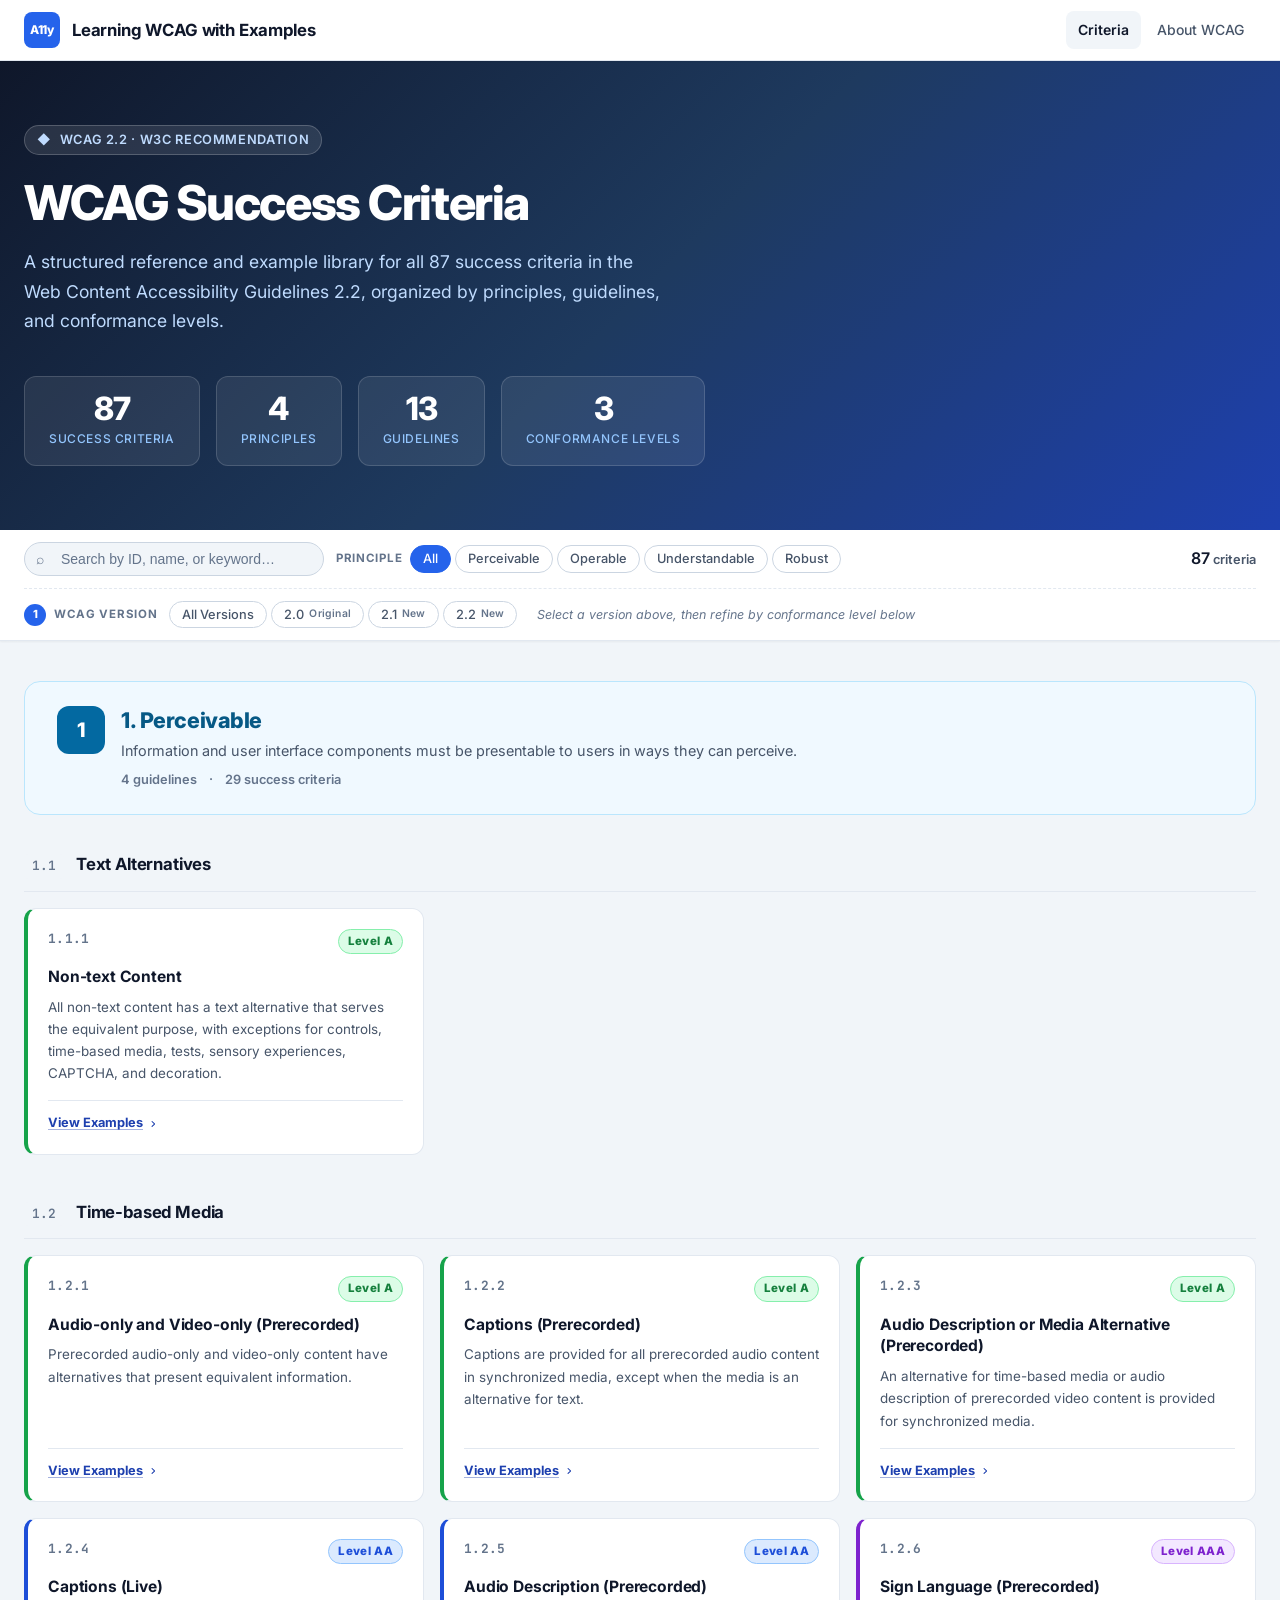
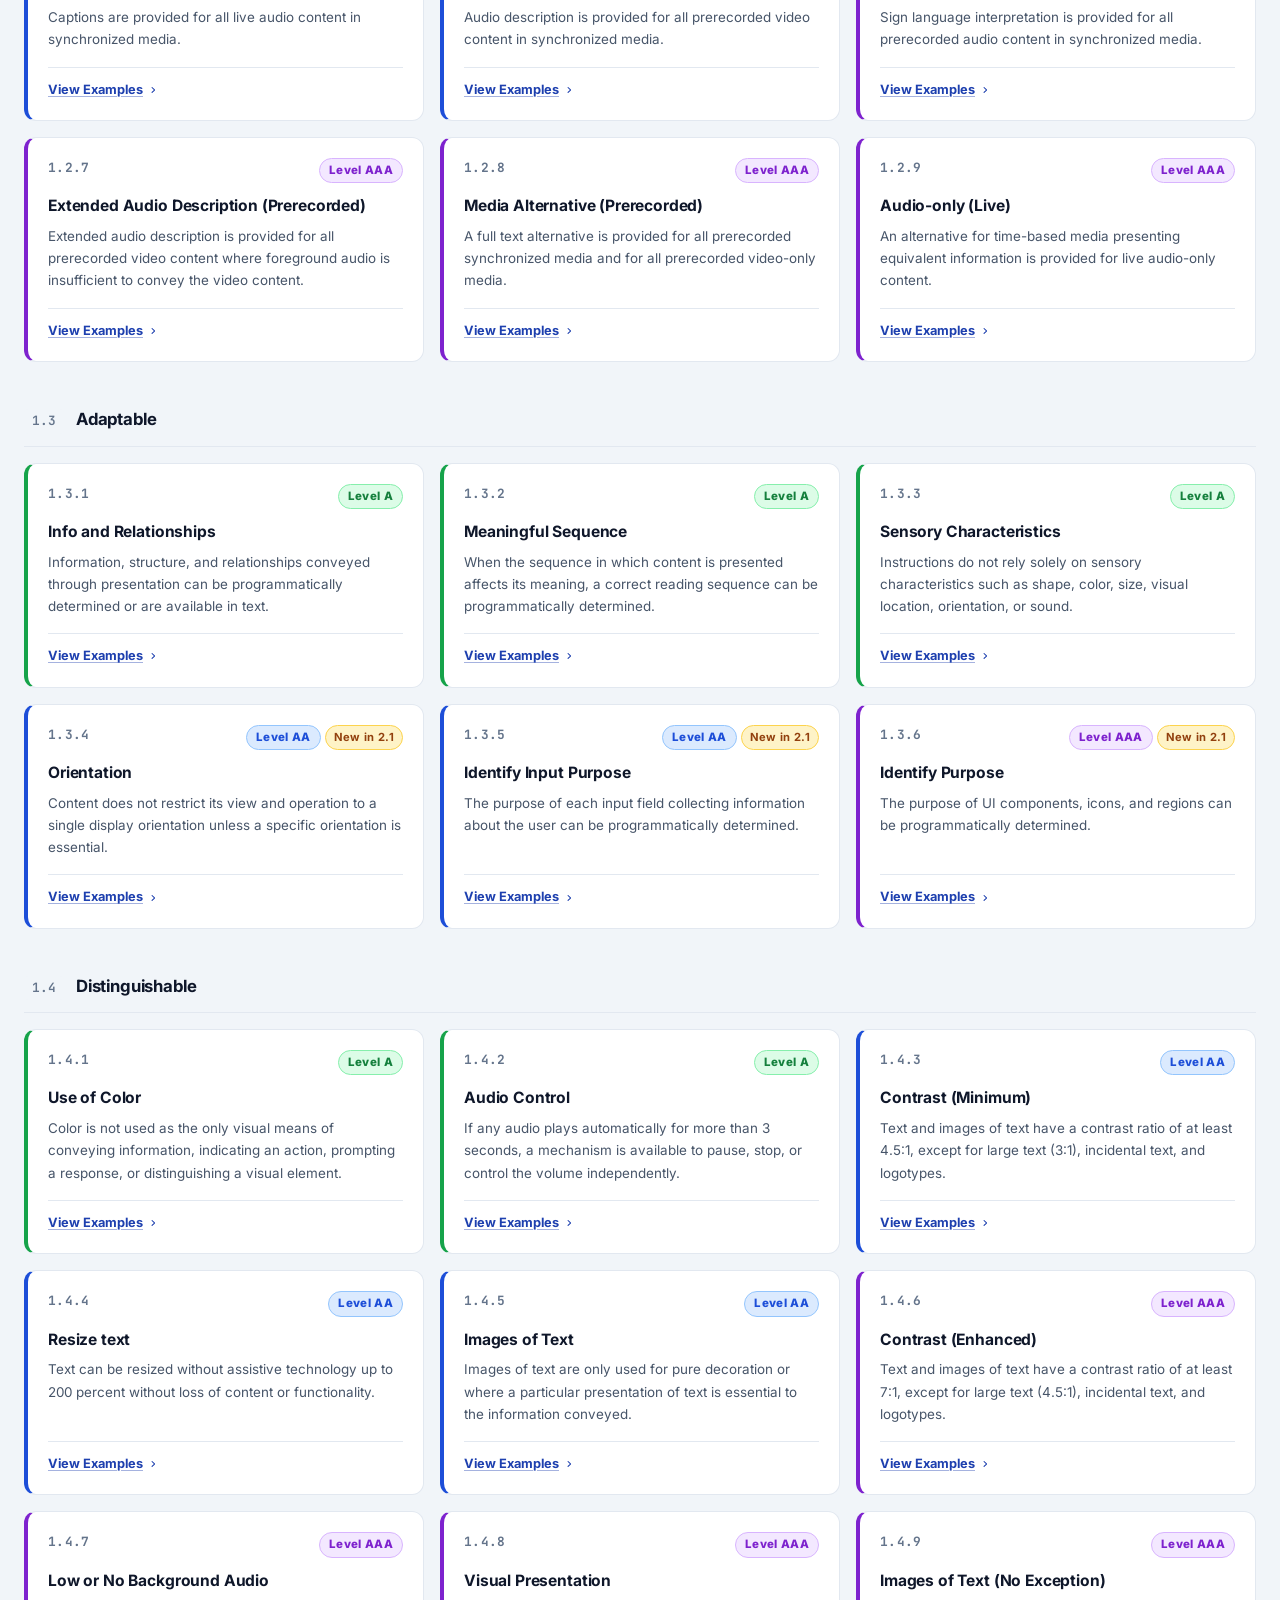
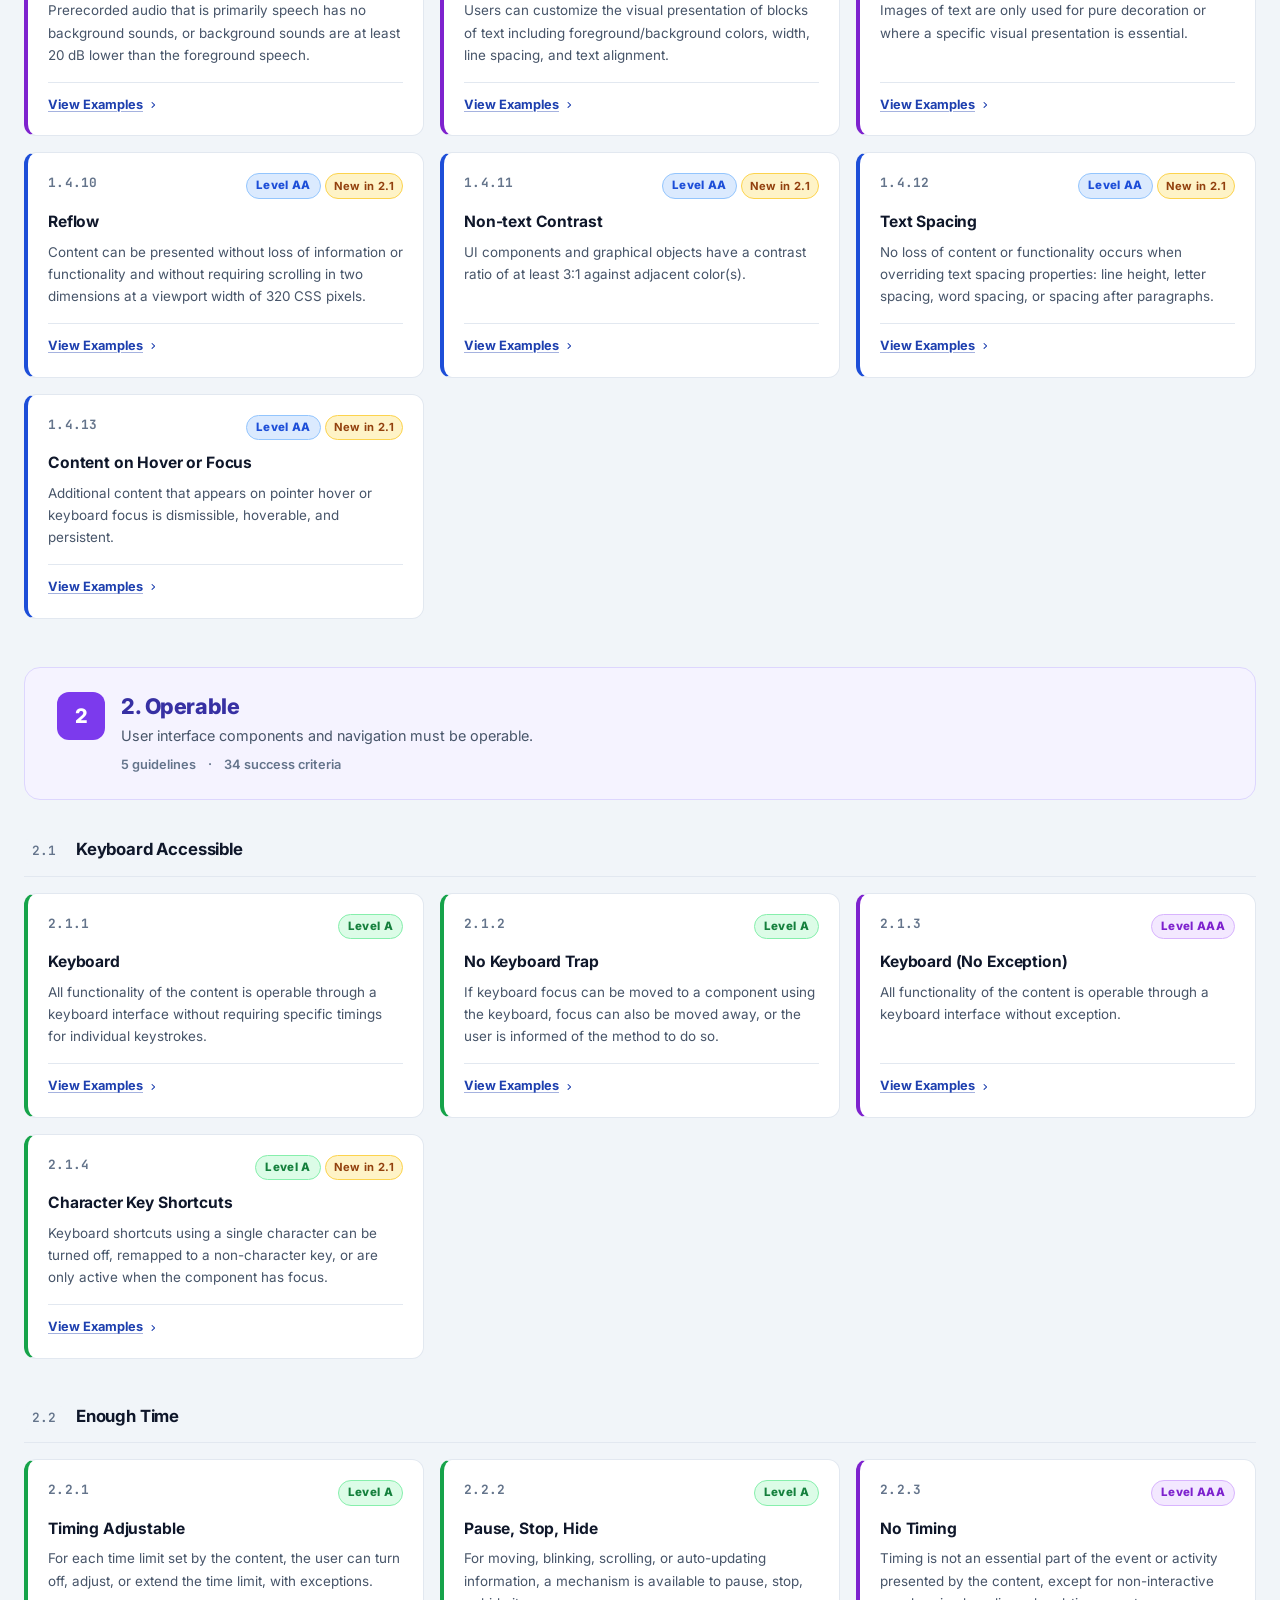
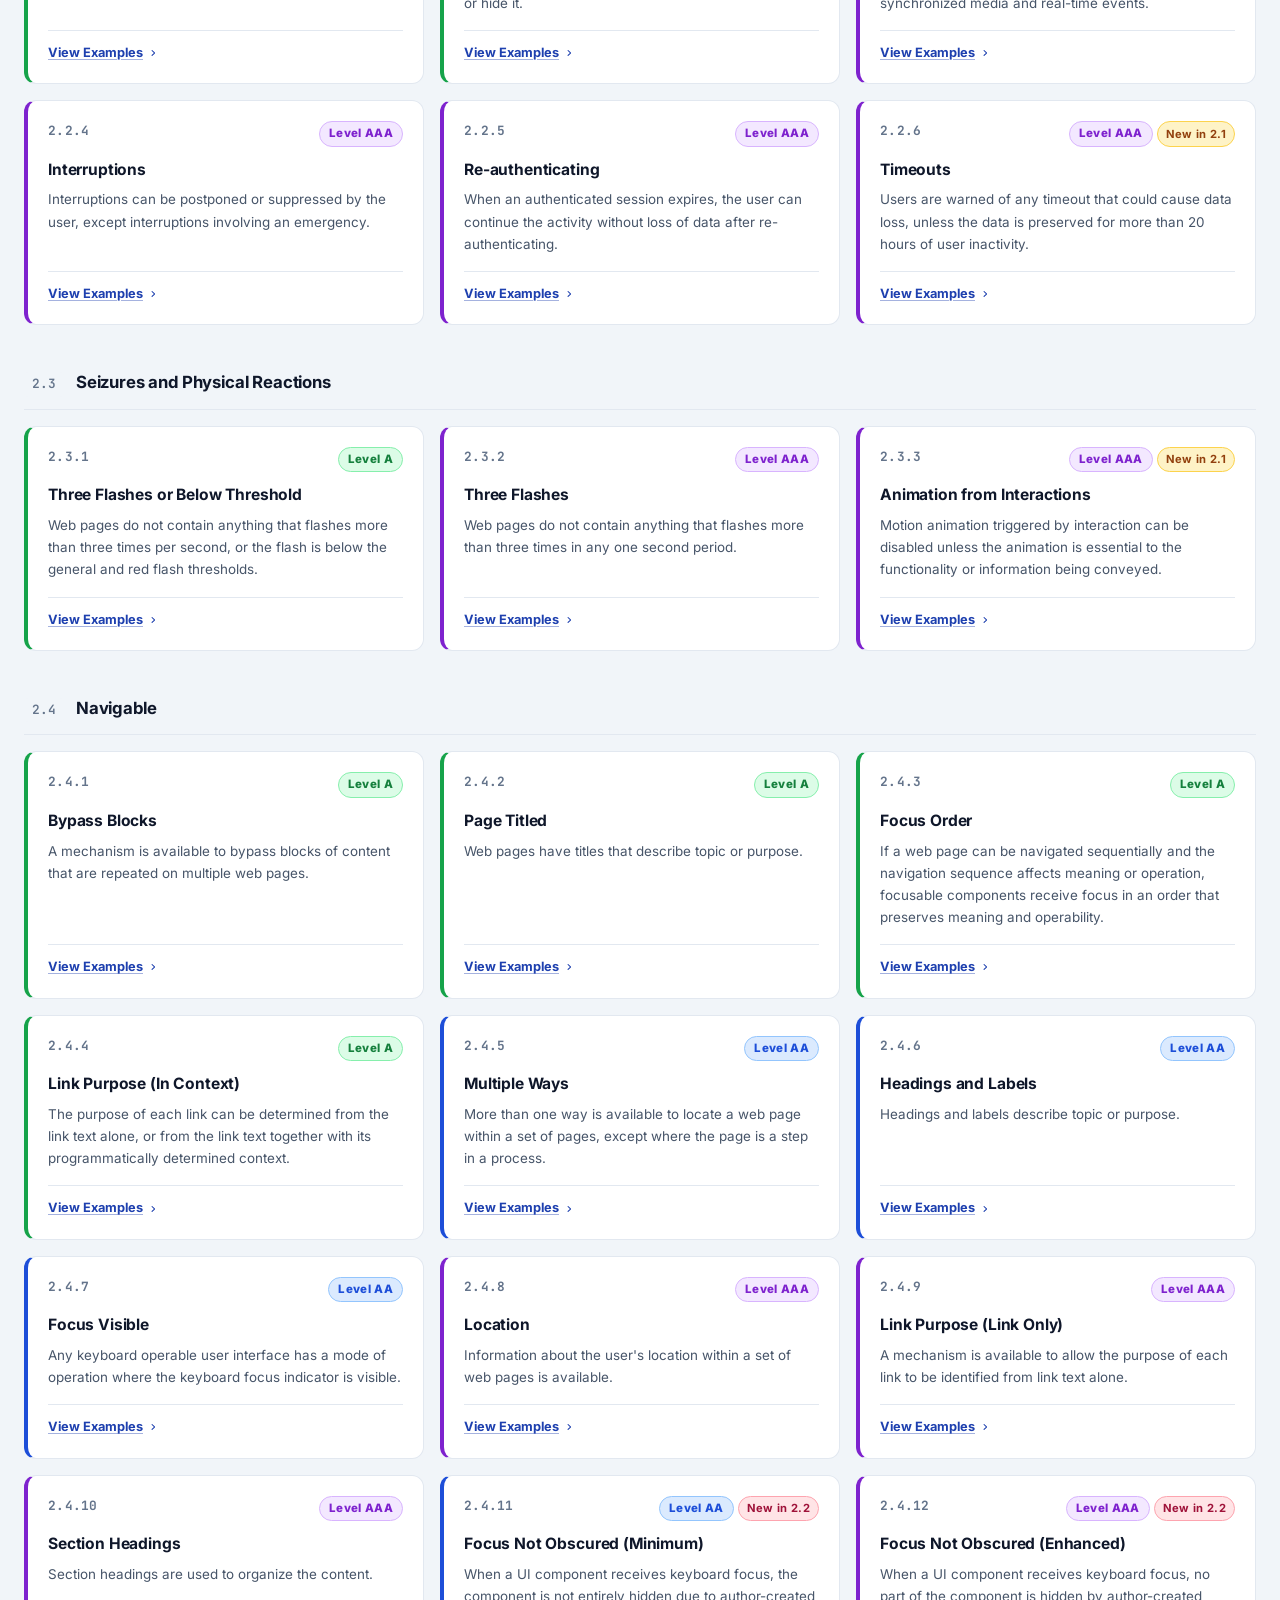
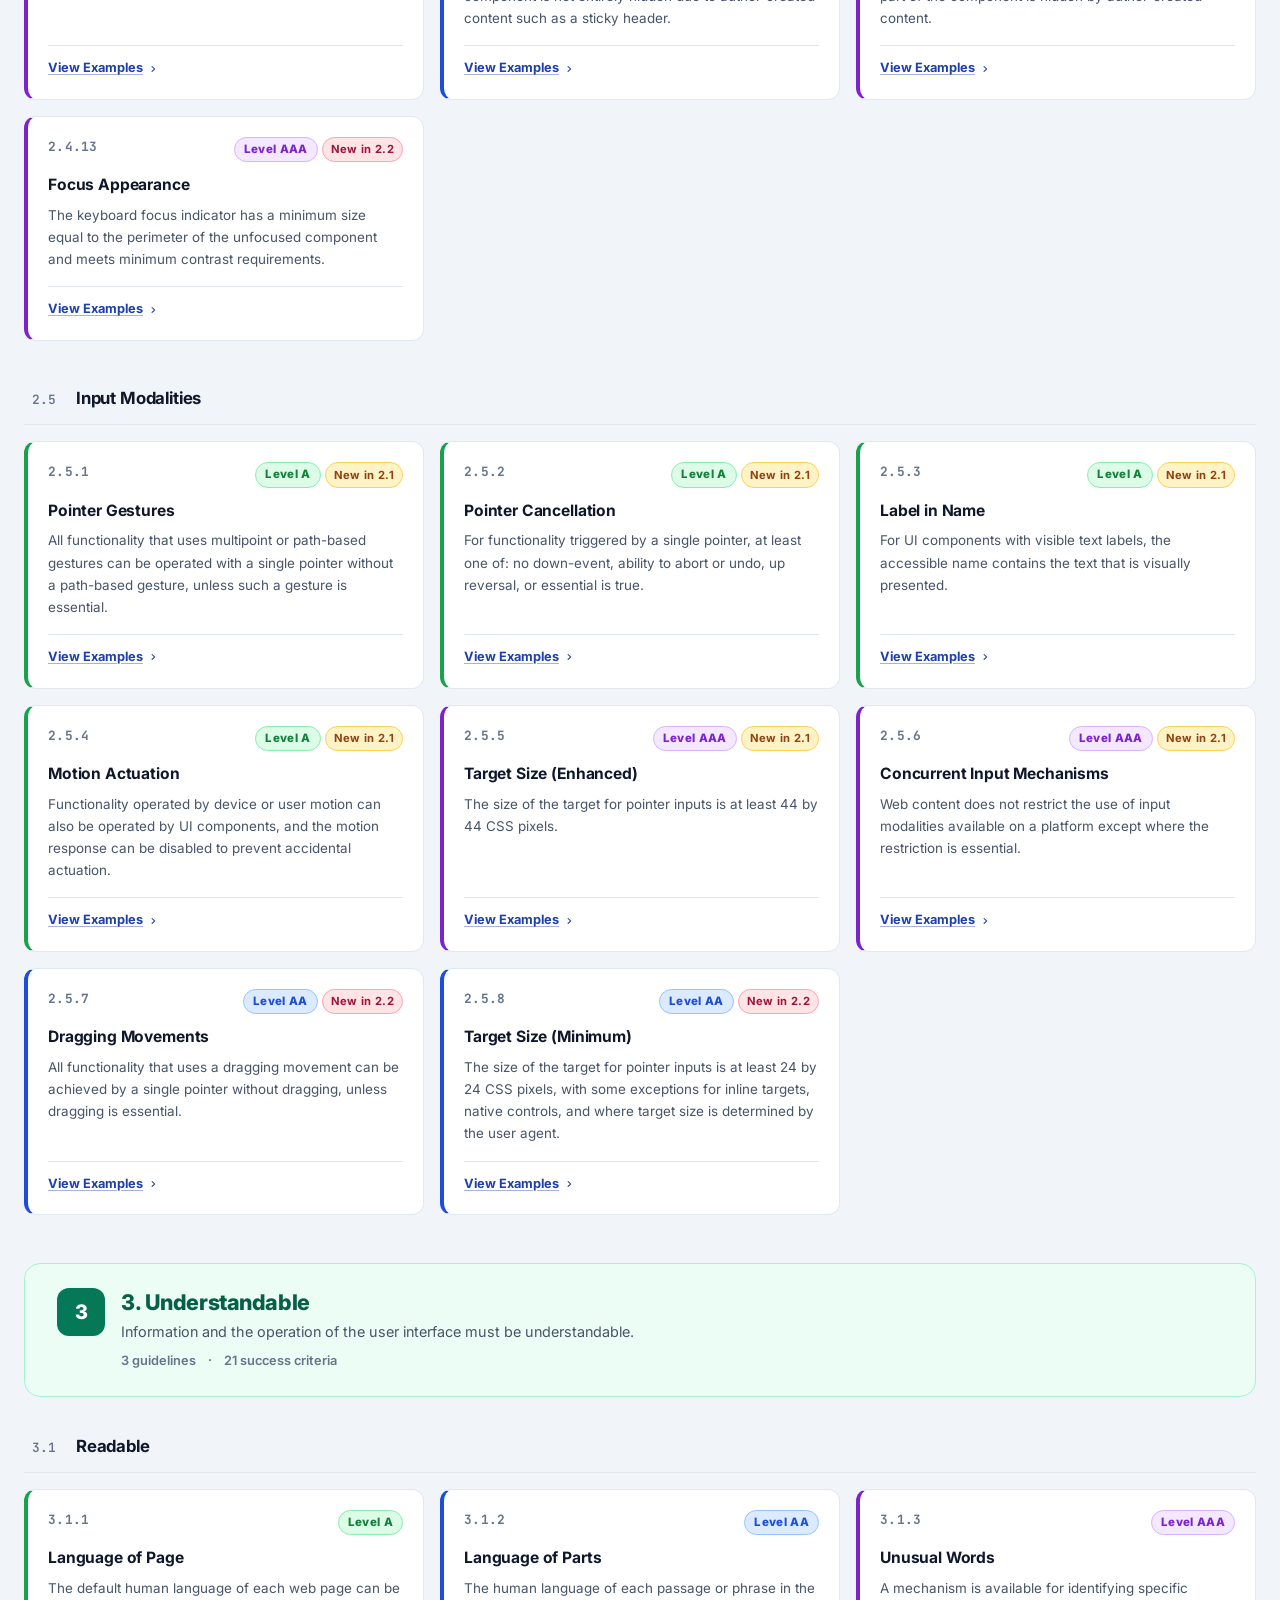
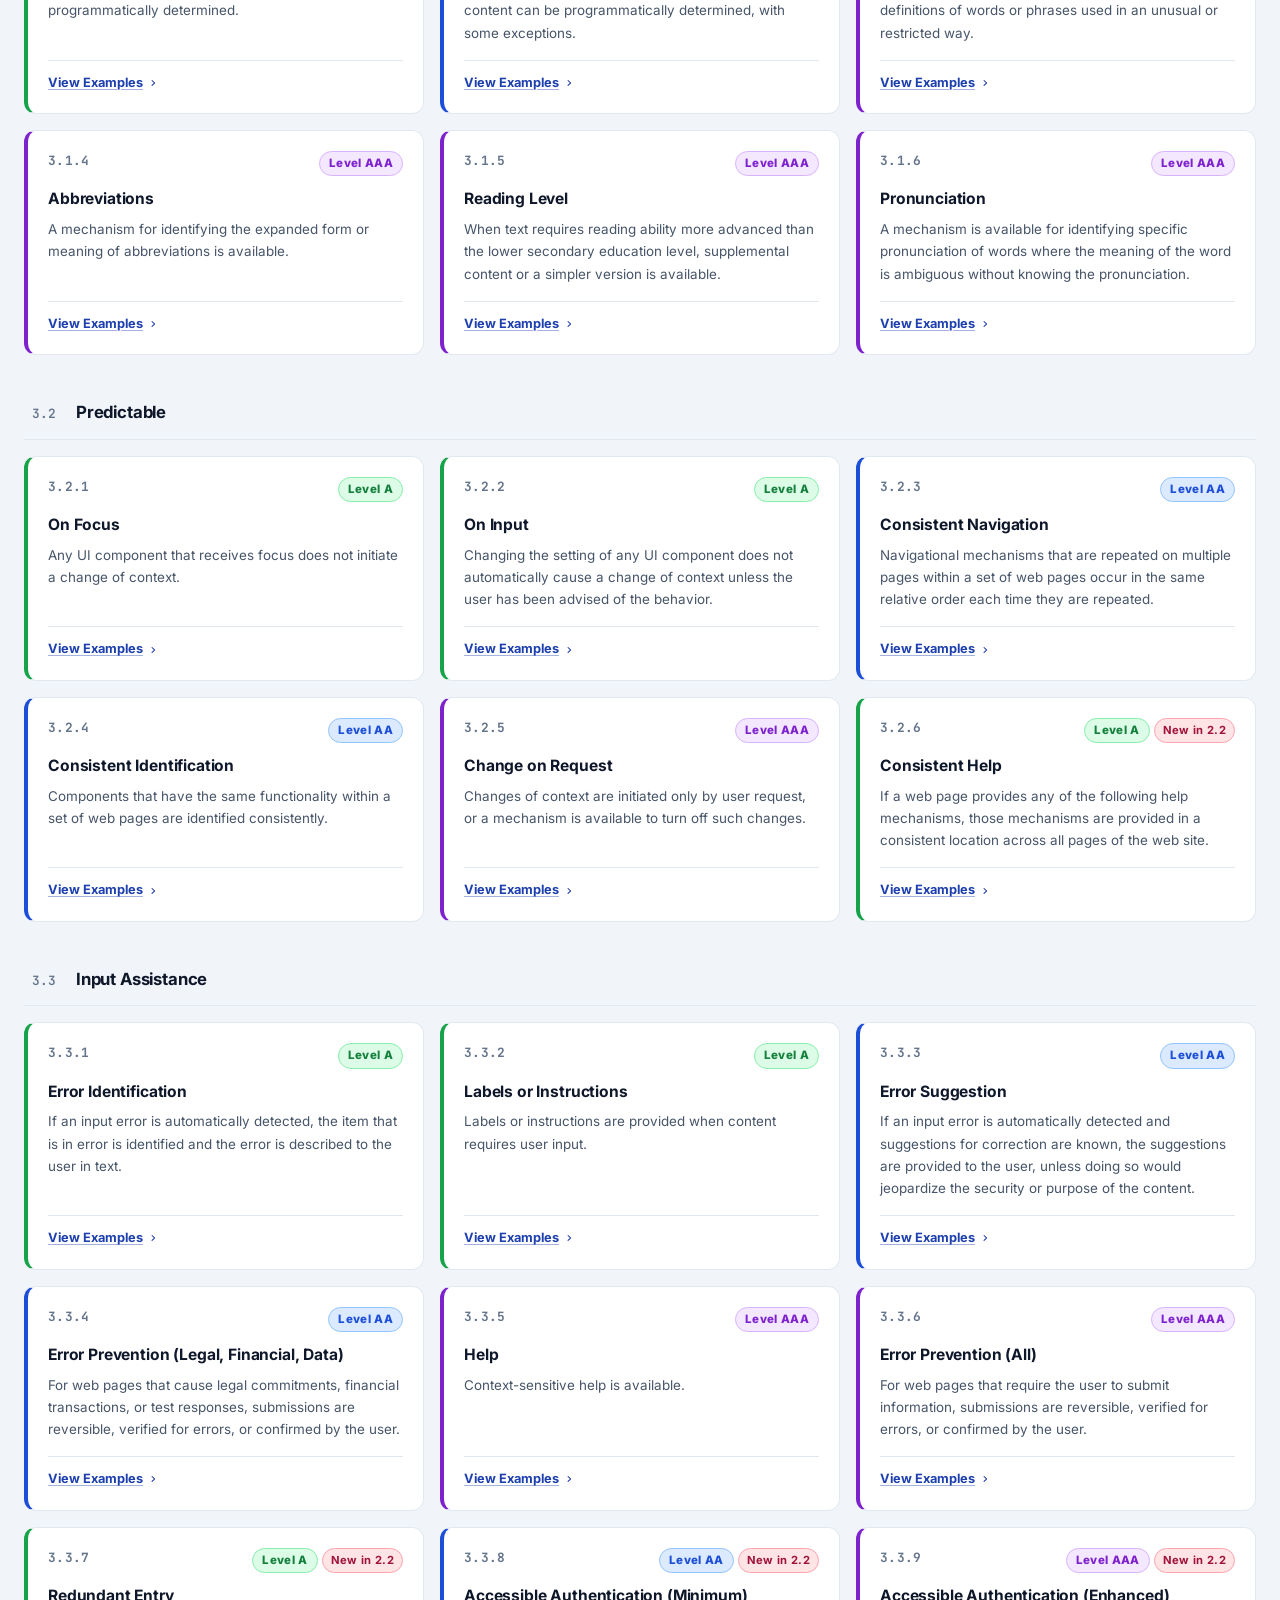
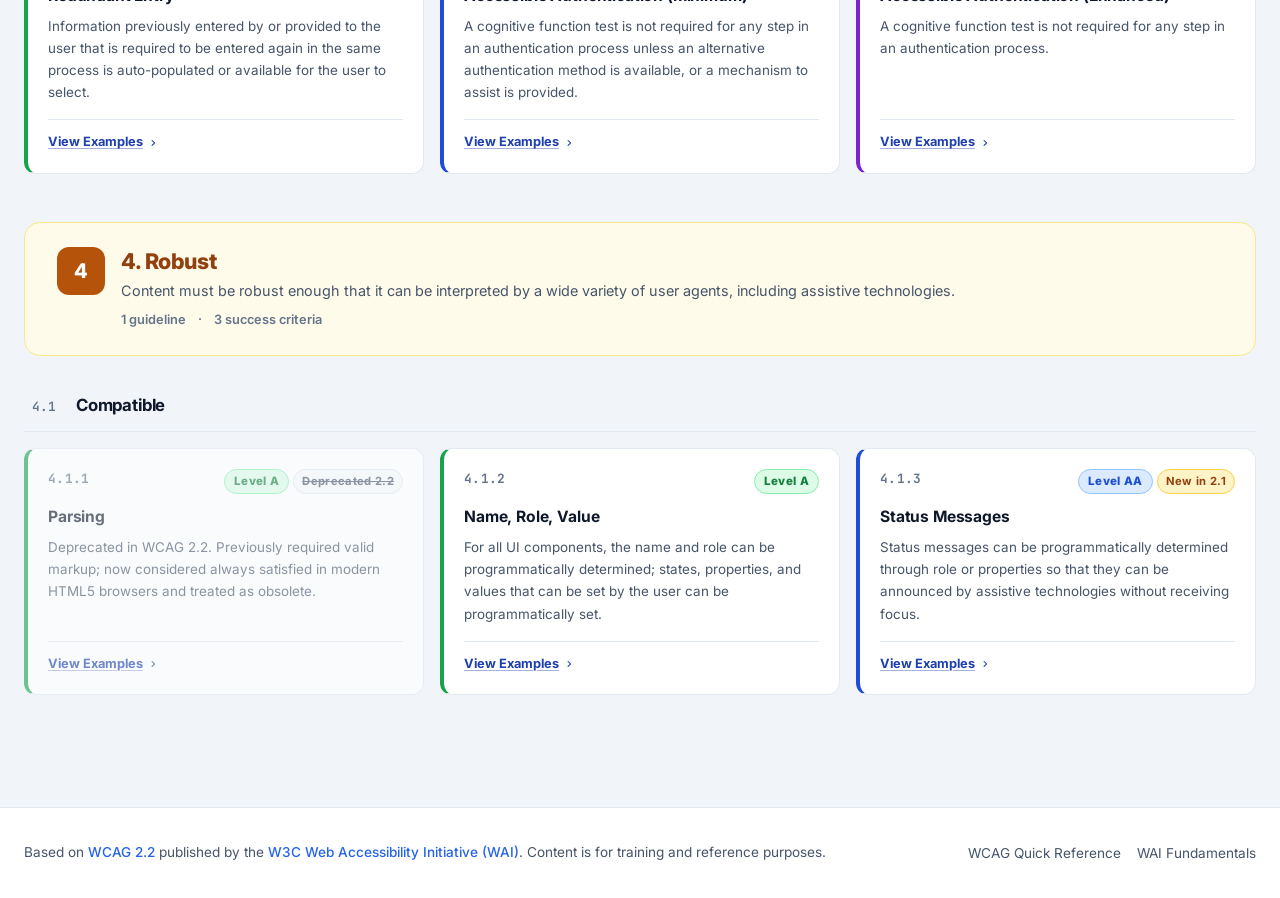
==== index.html @ 1ba2a75b "First commit - Index Page and 1.1.1 example" ====
<!DOCTYPE html>
<html lang="en">
<head>
  <meta charset="UTF-8">
  <meta name="viewport" content="width=device-width, initial-scale=1.0">
  <meta name="description" content="A comprehensive reference and example library for WCAG 2.2 success criteria, organized by principles, guidelines, and conformance level.">
  <title>WCAG 2.2 Accessibility Training — Success Criteria Reference</title>
  <link rel="preconnect" href="https://fonts.googleapis.com">
  <link rel="preconnect" href="https://fonts.gstatic.com" crossorigin>
  <link href="https://fonts.googleapis.com/css2?family=Inter:wght@400;500;600;700;800&family=JetBrains+Mono:wght@600;700&display=swap" rel="stylesheet">
  <link rel="stylesheet" href="assets/css/styles.css">
</head>
<body>

  <a href="#main" class="skip-link">Skip to main content</a>

  <!-- ======================================================
       Site Header
  ======================================================= -->
  <header class="site-header" role="banner">
    <div class="container">
      <a href="index.html" class="site-header__brand" aria-label="WCAG Accessibility Training home">
        <span class="site-header__logo" aria-hidden="true">A11y</span>
        <span>
          <span class="site-header__title">Learning WCAG with Examples</span>
        </span>
      </a>

      <nav class="site-header__nav" aria-label="Site navigation">
        <a href="index.html" class="nav-link" aria-current="page">Criteria</a>
        <a href="about.html" class="nav-link">About WCAG</a>
      </nav>
    </div>
  </header>

  <!-- ======================================================
       Main
  ======================================================= -->
  <main id="main" tabindex="-1">

    <!-- Hero -->
    <section class="hero" aria-labelledby="hero-heading">
      <div class="container">
        <p class="hero__eyebrow" aria-label="Specification version">
          <span aria-hidden="true">◆</span>
          WCAG 2.2 · W3C Recommendation
        </p>
        <h1 id="hero-heading">WCAG Success Criteria</h1>
        <p class="hero__description">
          A structured reference and example library for all 87 success criteria in the
          Web Content Accessibility Guidelines 2.2, organized by principles, guidelines,
          and conformance levels.
        </p>
        <div class="hero__stats" role="list" aria-label="WCAG statistics">
          <div class="stat-card" role="listitem">
            <span class="stat-card__number">87</span>
            <span class="stat-card__label">Success Criteria</span>
          </div>
          <div class="stat-card" role="listitem">
            <span class="stat-card__number">4</span>
            <span class="stat-card__label">Principles</span>
          </div>
          <div class="stat-card" role="listitem">
            <span class="stat-card__number">13</span>
            <span class="stat-card__label">Guidelines</span>
          </div>
          <div class="stat-card" role="listitem">
            <span class="stat-card__number">3</span>
            <span class="stat-card__label">Conformance Levels</span>
          </div>
        </div>
      </div>
    </section>

    <!-- Filters -->
    <div class="filters-bar" id="filters" aria-label="Filter success criteria">
      <div class="container">

        <!-- Row 1: Search + Principle + Count (always visible) -->
        <div class="filters-row filters-row--primary">
          <div class="filter-search">
            <span class="filter-search__icon" aria-hidden="true">⌕</span>
            <input
              type="search"
              id="filter-search"
              class="filter-search__input"
              placeholder="Search by ID, name, or keyword…"
              aria-label="Search WCAG success criteria"
              autocomplete="off"
              spellcheck="false"
            >
          </div>

          <div class="filter-group">
            <span class="filter-group__label" id="filter-principle-label">Principle</span>
            <div class="filter-pills" role="group" aria-labelledby="filter-principle-label">
              <button class="filter-pill" data-filter-type="principle" data-filter-value="all" aria-pressed="true">All</button>
              <button class="filter-pill filter-pill--perceivable" data-filter-type="principle" data-filter-value="perceivable" aria-pressed="false">Perceivable</button>
              <button class="filter-pill filter-pill--operable" data-filter-type="principle" data-filter-value="operable" aria-pressed="false">Operable</button>
              <button class="filter-pill filter-pill--understandable" data-filter-type="principle" data-filter-value="understandable" aria-pressed="false">Understandable</button>
              <button class="filter-pill filter-pill--robust" data-filter-type="principle" data-filter-value="robust" aria-pressed="false">Robust</button>
            </div>
          </div>

          <p class="filters-bar__count" aria-live="polite" aria-atomic="true">
            <span id="criteria-count">87</span> criteria
          </p>
        </div>

        <!-- Row 2: WCAG Version — Step 1 (always visible) -->
        <div class="filters-row filters-row--step" role="search" aria-label="Step 1: Filter by WCAG version">
          <div class="step-indicator">
            <span class="step-number" aria-hidden="true">1</span>
            <span class="filter-group__label" id="filter-version-label">WCAG Version</span>
          </div>
          <div class="filter-pills" role="group" aria-labelledby="filter-version-label">
            <button class="filter-pill" data-filter-type="version" data-filter-value="all" aria-pressed="false">All Versions</button>
            <button class="filter-pill" data-filter-type="version" data-filter-value="2.0" aria-pressed="false">
              2.0 <span class="pill-tag">Original</span>
            </button>
            <button class="filter-pill" data-filter-type="version" data-filter-value="2.1" aria-pressed="false">
              2.1 <span class="pill-tag pill-tag--21">New</span>
            </button>
            <button class="filter-pill" data-filter-type="version" data-filter-value="2.2" aria-pressed="false">
              2.2 <span class="pill-tag pill-tag--22">New</span>
            </button>
          </div>
          <p class="step-hint" id="version-step-hint">
            Select a version above, then refine by conformance level below
          </p>
        </div>

        <!-- Row 3: Conformance Level — Step 2 (conditional, revealed after version click) -->
        <div class="filters-row filters-row--step filters-row--conditional"
             id="level-filter-row"
             aria-hidden="true"
             role="search"
             aria-label="Step 2: Filter by conformance level">
          <div class="step-indicator">
            <span class="step-number" aria-hidden="true">2</span>
            <span class="filter-group__label" id="filter-level-label">Conformance Level</span>
          </div>
          <div class="filter-pills" role="group" aria-labelledby="filter-level-label">
            <button class="filter-pill" data-filter-type="level" data-filter-value="all" aria-pressed="true">All Levels</button>
            <button class="filter-pill filter-pill--level-a" data-filter-type="level" data-filter-value="A" aria-pressed="false">
              <span class="level-dot level-dot--a" aria-hidden="true"></span>Level A
            </button>
            <button class="filter-pill filter-pill--level-aa" data-filter-type="level" data-filter-value="AA" aria-pressed="false">
              <span class="level-dot level-dot--aa" aria-hidden="true"></span>Level AA
            </button>
            <button class="filter-pill filter-pill--level-aaa" data-filter-type="level" data-filter-value="AAA" aria-pressed="false">
              <span class="level-dot level-dot--aaa" aria-hidden="true"></span>Level AAA
            </button>
          </div>
          <p class="level-inclusive-note" aria-live="polite" id="level-inclusive-note">
            AA includes all Level A criteria &middot; AAA includes all A and AA criteria
          </p>
        </div>

      </div>
    </div>

    <!-- Criteria List -->
    <div class="main-content">
      <div class="container">

        <!-- JS renders principles, guidelines, and cards here -->
        <div id="criteria-list"></div>

        <!-- Empty State -->
        <div id="empty-state" hidden aria-live="polite">
          <div class="empty-state">
            <div class="empty-state__icon" aria-hidden="true">🔍</div>
            <h3>No criteria found</h3>
            <p>No success criteria match your current filters. Try adjusting your search or filter selections.</p>
            <button id="reset-filters" class="empty-state__reset">Reset all filters</button>
          </div>
        </div>

      </div>
    </div>

  </main>

  <!-- ======================================================
       Footer
  ======================================================= -->
  <footer class="site-footer" role="contentinfo">
    <div class="container">
      <p class="footer-text">
        Based on <a href="https://www.w3.org/TR/WCAG22/" rel="noopener noreferrer" target="_blank">WCAG 2.2</a>
        published by the <a href="https://www.w3.org/WAI/" rel="noopener noreferrer" target="_blank">W3C Web Accessibility Initiative (WAI)</a>.
        Content is for training and reference purposes.
      </p>
      <ul class="footer-links" aria-label="Footer links">
        <li><a href="https://www.w3.org/WAI/WCAG22/quickref/" rel="noopener noreferrer" target="_blank">WCAG Quick Reference</a></li>
        <li><a href="https://www.w3.org/WAI/fundamentals/" rel="noopener noreferrer" target="_blank">WAI Fundamentals</a></li>
      </ul>
    </div>
  </footer>

  <script src="assets/js/data.js"></script>
  <script src="assets/js/app.js"></script>
</body>
</html>
---- assets/css/styles.css ----
/* ============================================================
   Design Tokens
   ============================================================ */
:root {
  /* Neutral palette */
  --color-bg:              #f1f5f9;
  --color-surface:         #ffffff;
  --color-surface-hover:   #f8fafc;
  --color-border:          #e2e8f0;
  --color-border-strong:   #cbd5e1;
  --color-text-primary:    #0f172a;
  --color-text-secondary:  #475569;
  /* #64748b on white = 5.5:1 (passes AA for small text) */
  --color-text-muted:      #64748b;

  /* Brand */
  --color-brand:           #2563eb;
  --color-brand-dark:      #1d4ed8;

  /* Principle: Perceivable (sky)
     #0369a1 on white = 5.9:1 ✓  |  white on #0369a1 = 5.9:1 ✓ */
  --color-perceivable-bg:      #f0f9ff;
  --color-perceivable-border:  #bae6fd;
  --color-perceivable-text:    #075985;
  --color-perceivable-accent:  #0369a1;

  /* Principle: Operable (violet)
     #7c3aed on white = 5.3:1 ✓  |  white on #7c3aed = 5.8:1 ✓ */
  --color-operable-bg:      #f5f3ff;
  --color-operable-border:  #ddd6fe;
  --color-operable-text:    #3730a3;
  --color-operable-accent:  #7c3aed;

  /* Principle: Understandable (emerald)
     #047857 on white = 5.6:1 ✓  |  white on #047857 = 5.6:1 ✓ */
  --color-understandable-bg:      #ecfdf5;
  --color-understandable-border:  #a7f3d0;
  --color-understandable-text:    #065f46;
  --color-understandable-accent:  #047857;

  /* Principle: Robust (amber)
     #b45309 on white = 5.0:1 ✓  |  white on #b45309 = 5.0:1 ✓ */
  --color-robust-bg:      #fffbeb;
  --color-robust-border:  #fde68a;
  --color-robust-text:    #92400e;
  --color-robust-accent:  #b45309;

  /* Level badges */
  --badge-a-bg:    #dcfce7;
  --badge-a-text:  #15803d;
  --badge-a-border:#86efac;

  --badge-aa-bg:    #dbeafe;
  --badge-aa-text:  #1d4ed8;
  --badge-aa-border:#93c5fd;

  --badge-aaa-bg:    #f3e8ff;
  --badge-aaa-text:  #7e22ce;
  --badge-aaa-border:#d8b4fe;

  /* WCAG version badges */
  --badge-20-bg:   #f1f5f9;
  --badge-20-text: #475569;
  --badge-21-bg:   #fef3c7;
  --badge-21-text: #92400e;
  --badge-22-bg:   #ffe4e6;
  --badge-22-text: #9f1239;

  /* Deprecated — #475569 on #f8fafc = 6.0:1 ✓ */
  --badge-deprecated-bg:   #f8fafc;
  --badge-deprecated-text: #475569;

  /* Typography */
  --font-sans: 'Inter', system-ui, -apple-system, BlinkMacSystemFont, 'Segoe UI', sans-serif;
  --font-mono: 'JetBrains Mono', 'Fira Code', 'Cascadia Code', ui-monospace, monospace;

  /* Spacing scale */
  --space-1:  0.25rem;
  --space-2:  0.5rem;
  --space-3:  0.75rem;
  --space-4:  1rem;
  --space-5:  1.25rem;
  --space-6:  1.5rem;
  --space-8:  2rem;
  --space-10: 2.5rem;
  --space-12: 3rem;
  --space-16: 4rem;

  /* Border radius */
  --radius-sm: 4px;
  --radius-md: 8px;
  --radius-lg: 12px;
  --radius-xl: 16px;
  --radius-full: 9999px;

  /* Shadows */
  --shadow-sm:  0 1px 2px rgba(0,0,0,0.05);
  --shadow-md:  0 4px 6px -1px rgba(0,0,0,0.07), 0 2px 4px -2px rgba(0,0,0,0.05);
  --shadow-lg:  0 10px 15px -3px rgba(0,0,0,0.08), 0 4px 6px -4px rgba(0,0,0,0.05);

  /* Transitions */
  --transition-fast: 120ms ease;
  --transition-base: 200ms ease;

  /* Layout */
  --container-max: 1280px;
  --container-padding: var(--space-6);
}

/* ============================================================
   Reset & Base
   ============================================================ */
*, *::before, *::after {
  box-sizing: border-box;
  margin: 0;
  padding: 0;
}

html {
  scroll-behavior: smooth;
  -webkit-text-size-adjust: 100%;
}

body {
  font-family: var(--font-sans);
  font-size: 1rem;
  line-height: 1.6;
  color: var(--color-text-primary);
  background-color: var(--color-bg);
  -webkit-font-smoothing: antialiased;
  -moz-osx-font-smoothing: grayscale;
}

img, svg { display: block; max-width: 100%; }
button { cursor: pointer; font: inherit; }
a { color: var(--color-brand); text-decoration: none; }
a:hover { text-decoration: underline; }

/* ============================================================
   Accessibility
   ============================================================ */
.skip-link {
  position: absolute;
  top: -100%;
  left: var(--space-4);
  padding: var(--space-2) var(--space-4);
  background: var(--color-brand);
  color: #fff;
  font-weight: 600;
  border-radius: var(--radius-md);
  z-index: 1000;
  transition: top var(--transition-fast);
}
.skip-link:focus {
  top: var(--space-4);
  outline: 3px solid var(--color-brand-dark);
  outline-offset: 2px;
}

:focus-visible {
  outline: 2px solid var(--color-brand);
  outline-offset: 3px;
  border-radius: var(--radius-sm);
}

/* ============================================================
   Layout
   ============================================================ */
.container {
  width: 100%;
  max-width: var(--container-max);
  margin-inline: auto;
  padding-inline: var(--container-padding);
}

/* ============================================================
   Site Header
   ============================================================ */
.site-header {
  position: sticky;
  top: 0;
  z-index: 100;
  background: rgba(255,255,255,0.95);
  backdrop-filter: blur(8px);
  border-bottom: 1px solid var(--color-border);
  box-shadow: var(--shadow-sm);
}

.site-header .container {
  display: flex;
  align-items: center;
  justify-content: space-between;
  height: 60px;
  gap: var(--space-4);
}

.site-header__brand {
  display: flex;
  align-items: center;
  gap: var(--space-3);
  text-decoration: none;
  color: inherit;
  flex-shrink: 0;
}

.site-header__logo {
  display: inline-flex;
  align-items: center;
  justify-content: center;
  width: 36px;
  height: 36px;
  background: var(--color-brand);
  color: #fff;
  font-size: 0.75rem;
  font-weight: 800;
  letter-spacing: -0.02em;
  border-radius: var(--radius-md);
}

.site-header__title {
  font-size: 1.05rem;
  font-weight: 700;
  color: var(--color-text-primary);
  letter-spacing: -0.01em;
}

.site-header__subtitle {
  font-size: 0.8rem;
  color: var(--color-text-muted);
  font-weight: 400;
}

.site-header__nav {
  display: flex;
  align-items: center;
  gap: var(--space-1);
}

.nav-link {
  display: inline-flex;
  align-items: center;
  padding: var(--space-2) var(--space-3);
  font-size: 0.875rem;
  font-weight: 500;
  color: var(--color-text-secondary);
  border-radius: var(--radius-md);
  transition: background var(--transition-fast), color var(--transition-fast);
}
.nav-link:hover, .nav-link[aria-current="page"] {
  background: var(--color-bg);
  color: var(--color-text-primary);
  text-decoration: none;
}
.nav-link[aria-current="page"] {
  font-weight: 600;
}

/* ============================================================
   Hero
   ============================================================ */
.hero {
  background: linear-gradient(135deg, #0f172a 0%, #1e3a5f 50%, #1e40af 100%);
  color: #fff;
  padding: var(--space-16) 0;
}

.hero__eyebrow {
  display: inline-flex;
  align-items: center;
  gap: var(--space-2);
  padding: var(--space-1) var(--space-3);
  background: rgba(255,255,255,0.1);
  border: 1px solid rgba(255,255,255,0.2);
  border-radius: var(--radius-full);
  font-size: 0.8rem;
  font-weight: 600;
  letter-spacing: 0.05em;
  text-transform: uppercase;
  margin-bottom: var(--space-5);
  color: #bfdbfe;
}

.hero h1 {
  font-size: clamp(1.8rem, 4vw, 3rem);
  font-weight: 800;
  letter-spacing: -0.03em;
  line-height: 1.15;
  margin-bottom: var(--space-4);
}

.hero__description {
  font-size: 1.1rem;
  color: #bfdbfe;
  max-width: 640px;
  margin-bottom: var(--space-10);
  line-height: 1.7;
}

.hero__stats {
  display: flex;
  flex-wrap: wrap;
  gap: var(--space-4);
}

.stat-card {
  display: flex;
  flex-direction: column;
  padding: var(--space-4) var(--space-6);
  background: rgba(255,255,255,0.08);
  border: 1px solid rgba(255,255,255,0.15);
  border-radius: var(--radius-lg);
  min-width: 110px;
  text-align: center;
}

.stat-card__number {
  font-size: 2rem;
  font-weight: 800;
  letter-spacing: -0.04em;
  line-height: 1;
  color: #fff;
}

.stat-card__label {
  font-size: 0.75rem;
  color: #93c5fd;
  font-weight: 500;
  margin-top: var(--space-1);
  text-transform: uppercase;
  letter-spacing: 0.05em;
}

/* ============================================================
   Filters
   ============================================================ */
.filters-bar {
  position: sticky;
  top: 60px;
  z-index: 90;
  background: rgba(255,255,255,0.97);
  backdrop-filter: blur(8px);
  border-bottom: 1px solid var(--color-border);
  box-shadow: var(--shadow-sm);
}

.filters-bar .container {
  display: flex;
  flex-direction: column;
}

/* --- Filter Rows --- */

.filters-row {
  display: flex;
  align-items: center;
  flex-wrap: wrap;
  gap: var(--space-3);
  padding: var(--space-3) 0;
}

.filters-row--primary {
  border-bottom: 1px dashed var(--color-border);
}

.filters-row--step {
  gap: var(--space-3);
  position: relative;
}

/* Conditional level row — hidden by default, slides in after version click */
.filters-row--conditional {
  overflow: hidden;
  max-height: 0;
  opacity: 0;
  padding-block: 0;
  transition:
    max-height 350ms cubic-bezier(0.16, 1, 0.3, 1),
    opacity 300ms ease,
    padding 300ms ease;
  border-top: 0px solid transparent;
  pointer-events: none;
}

.filters-row--conditional.is-visible {
  max-height: 120px;
  opacity: 1;
  padding-block: var(--space-3);
  border-top: 1px dashed var(--color-border);
  pointer-events: auto;
}

/* --- Step Indicators --- */

.step-indicator {
  display: flex;
  align-items: center;
  gap: var(--space-2);
  flex-shrink: 0;
}

.step-number {
  display: inline-flex;
  align-items: center;
  justify-content: center;
  width: 22px;
  height: 22px;
  background: var(--color-brand);
  color: #fff;
  font-size: 0.7rem;
  font-weight: 800;
  border-radius: var(--radius-full);
  flex-shrink: 0;
}

.filters-row--conditional .step-number {
  background: #7e22ce;
}

.step-hint {
  margin-left: var(--space-2);
  font-size: 0.78rem;
  color: var(--color-text-muted);
  font-style: italic;
}

.level-inclusive-note {
  font-size: 0.75rem;
  color: var(--color-text-muted);
  margin-left: var(--space-2);
}

/* --- Search --- */

.filter-search {
  position: relative;
  flex: 1;
  min-width: 200px;
  max-width: 300px;
}

.filter-search__icon {
  position: absolute;
  left: var(--space-3);
  top: 50%;
  transform: translateY(-50%);
  color: var(--color-text-muted);
  pointer-events: none;
  font-size: 0.9rem;
}

.filter-search__input {
  width: 100%;
  padding: var(--space-2) var(--space-3) var(--space-2) 2.25rem;
  font-size: 0.875rem;
  color: var(--color-text-primary);
  background: var(--color-bg);
  border: 1px solid var(--color-border-strong);
  border-radius: var(--radius-full);
  transition: border-color var(--transition-fast), box-shadow var(--transition-fast);
}

.filter-search__input::placeholder { color: var(--color-text-muted); }
.filter-search__input:focus {
  outline: none;
  border-color: var(--color-brand);
  box-shadow: 0 0 0 3px rgba(37,99,235,0.15);
}

/* --- Filter group --- */

.filter-group {
  display: flex;
  align-items: center;
  gap: var(--space-2);
  flex-wrap: wrap;
}

.filter-group__label {
  font-size: 0.72rem;
  font-weight: 700;
  color: var(--color-text-muted);
  text-transform: uppercase;
  letter-spacing: 0.06em;
  white-space: nowrap;
}

.filter-pills {
  display: flex;
  gap: var(--space-1);
  flex-wrap: wrap;
}

/* --- Pills --- */

.filter-pill {
  display: inline-flex;
  align-items: center;
  gap: 5px;
  padding: 4px var(--space-3);
  font-size: 0.8rem;
  font-weight: 500;
  color: var(--color-text-secondary);
  background: transparent;
  border: 1px solid var(--color-border-strong);
  border-radius: var(--radius-full);
  cursor: pointer;
  transition: all var(--transition-fast);
  white-space: nowrap;
  line-height: 1.4;
}

.filter-pill:hover {
  border-color: var(--color-brand);
  color: var(--color-brand);
  background: rgba(37,99,235,0.05);
}

.filter-pill[aria-pressed="true"] {
  background: var(--color-brand);
  border-color: var(--color-brand);
  color: #fff;
}

/* Principle-colored active states */
.filter-pill--perceivable[aria-pressed="true"]  { background: var(--color-perceivable-accent); border-color: var(--color-perceivable-accent); }
.filter-pill--operable[aria-pressed="true"]     { background: var(--color-operable-accent); border-color: var(--color-operable-accent); }
.filter-pill--understandable[aria-pressed="true"] { background: var(--color-understandable-accent); border-color: var(--color-understandable-accent); }
.filter-pill--robust[aria-pressed="true"]       { background: var(--color-robust-accent); border-color: var(--color-robust-accent); }

/* Level-colored pills */
.filter-pill--level-a:hover   { border-color: var(--badge-a-text); color: var(--badge-a-text); background: var(--badge-a-bg); }
.filter-pill--level-aa:hover  { border-color: var(--badge-aa-text); color: var(--badge-aa-text); background: var(--badge-aa-bg); }
.filter-pill--level-aaa:hover { border-color: var(--badge-aaa-text); color: var(--badge-aaa-text); background: var(--badge-aaa-bg); }

.filter-pill--level-a[aria-pressed="true"]   { background: #15803d; border-color: #15803d; color: #fff; }
.filter-pill--level-aa[aria-pressed="true"]  { background: #1d4ed8; border-color: #1d4ed8; color: #fff; }
.filter-pill--level-aaa[aria-pressed="true"] { background: #7e22ce; border-color: #7e22ce; color: #fff; }

/* Small tags inside pills (version labels)
   Explicit color avoids the opacity-blending contrast trap.
   Active state inherits white from the parent pill (all active accents ≥ 5:1 with white). */
.pill-tag {
  font-size: 0.65rem;
  font-weight: 600;
  letter-spacing: 0.02em;
  color: var(--color-text-muted); /* #64748b on white = 5.5:1 ✓ */
}

.filter-pill[aria-pressed="true"] .pill-tag {
  color: inherit; /* inherits white from active pill */
}

/* Level dots (coloured circles inside level pills) */
.level-dot {
  width: 8px;
  height: 8px;
  border-radius: var(--radius-full);
  display: inline-block;
  flex-shrink: 0;
}
.level-dot--a   { background: #16a34a; }
.level-dot--aa  { background: #1d4ed8; }
.level-dot--aaa { background: #7e22ce; }
.filter-pill[aria-pressed="true"] .level-dot { background: rgba(255,255,255,0.9); }

/* Count */
.filters-bar__count {
  margin-left: auto;
  font-size: 0.8rem;
  font-weight: 600;
  color: var(--color-text-secondary);
  white-space: nowrap;
}

.filters-bar__count span {
  color: var(--color-text-primary);
  font-size: 1rem;
}

/* ============================================================
   Main Content
   ============================================================ */
.main-content {
  padding: var(--space-10) 0 var(--space-16);
}

/* ============================================================
   Principle Section
   ============================================================ */
.principle-section {
  margin-bottom: var(--space-12);
}

.principle-section[hidden] { display: none; }

.principle-header {
  display: flex;
  align-items: flex-start;
  gap: var(--space-4);
  padding: var(--space-6) var(--space-8);
  border-radius: var(--radius-xl);
  margin-bottom: var(--space-6);
  border: 1px solid;
}

.principle-header--perceivable {
  background: var(--color-perceivable-bg);
  border-color: var(--color-perceivable-border);
}
.principle-header--operable {
  background: var(--color-operable-bg);
  border-color: var(--color-operable-border);
}
.principle-header--understandable {
  background: var(--color-understandable-bg);
  border-color: var(--color-understandable-border);
}
.principle-header--robust {
  background: var(--color-robust-bg);
  border-color: var(--color-robust-border);
}

.principle-number {
  display: flex;
  align-items: center;
  justify-content: center;
  width: 48px;
  height: 48px;
  border-radius: var(--radius-lg);
  font-size: 1.25rem;
  font-weight: 800;
  flex-shrink: 0;
  color: #fff;
}

.principle-number--perceivable    { background: var(--color-perceivable-accent); }
.principle-number--operable       { background: var(--color-operable-accent); }
.principle-number--understandable { background: var(--color-understandable-accent); }
.principle-number--robust         { background: var(--color-robust-accent); }

.principle-info { flex: 1; min-width: 0; }

.principle-info h2 {
  font-size: 1.35rem;
  font-weight: 800;
  letter-spacing: -0.02em;
  line-height: 1.3;
  margin-bottom: var(--space-1);
}

.principle-header--perceivable    .principle-info h2 { color: var(--color-perceivable-text); }
.principle-header--operable       .principle-info h2 { color: var(--color-operable-text); }
.principle-header--understandable .principle-info h2 { color: var(--color-understandable-text); }
.principle-header--robust         .principle-info h2 { color: var(--color-robust-text); }

.principle-info p {
  font-size: 0.9rem;
  color: var(--color-text-secondary);
  line-height: 1.6;
}

.principle-meta {
  display: flex;
  align-items: center;
  gap: var(--space-3);
  margin-top: var(--space-2);
  flex-wrap: wrap;
}

.principle-count {
  font-size: 0.8rem;
  font-weight: 600;
  color: var(--color-text-muted);
}

/* ============================================================
   Guideline Section
   ============================================================ */
.guideline-section {
  margin-bottom: var(--space-8);
}

.guideline-section[hidden] { display: none; }

.guideline-header {
  display: flex;
  align-items: baseline;
  gap: var(--space-3);
  padding: var(--space-3) 0;
  border-bottom: 1px solid var(--color-border);
  margin-bottom: var(--space-4);
}

.guideline-id {
  font-family: var(--font-mono);
  font-size: 0.8rem;
  font-weight: 600;
  color: var(--color-text-muted);
  background: var(--color-bg);
  padding: 2px var(--space-2);
  border-radius: var(--radius-sm);
  flex-shrink: 0;
}

.guideline-header h3 {
  font-size: 1.05rem;
  font-weight: 700;
  color: var(--color-text-primary);
  letter-spacing: -0.01em;
}

.guideline-description {
  font-size: 0.85rem;
  color: var(--color-text-secondary);
  margin-left: auto;
  text-align: right;
  max-width: 480px;
  line-height: 1.5;
  display: none;
}

/* ============================================================
   Criteria Grid
   ============================================================ */
.criteria-grid {
  display: grid;
  grid-template-columns: repeat(auto-fill, minmax(300px, 1fr));
  gap: var(--space-4);
}

/* ============================================================
   Criterion Card
   ============================================================ */
.criterion-card {
  display: flex;
  flex-direction: column;
  background: var(--color-surface);
  border: 1px solid var(--color-border);
  border-radius: var(--radius-lg);
  padding: var(--space-5);
  transition: box-shadow var(--transition-base), border-color var(--transition-base), transform var(--transition-base);
  position: relative;
  overflow: hidden;
}

.criterion-card::before {
  content: '';
  position: absolute;
  top: 0;
  left: 0;
  right: 0;
  height: 3px;
  opacity: 0;
  transition: opacity var(--transition-base);
}

.criterion-card:hover {
  box-shadow: var(--shadow-md);
  border-color: var(--color-border-strong);
  transform: translateY(-1px);
}

.criterion-card:hover::before { opacity: 1; }

.criterion-card--perceivable::before    { background: var(--color-perceivable-accent); }
.criterion-card--operable::before       { background: var(--color-operable-accent); }
.criterion-card--understandable::before { background: var(--color-understandable-accent); }
.criterion-card--robust::before         { background: var(--color-robust-accent); }

.criterion-card[hidden] { display: none; }

.criterion-card--deprecated {
  opacity: 0.6;
}

/* ---- Level-based visual differentiation (left border only) ---- */
.criterion-card--level-a   { border-left: 4px solid #16a34a; }
.criterion-card--level-aa  { border-left: 4px solid #1d4ed8; }
.criterion-card--level-aaa { border-left: 4px solid #7e22ce; }

/* Keep principle stripe on top even with level border on left */
.criterion-card--level-a::before,
.criterion-card--level-aa::before,
.criterion-card--level-aaa::before { top: 0; left: 4px; }

.criterion-card__header {
  display: flex;
  align-items: flex-start;
  justify-content: space-between;
  gap: var(--space-2);
  margin-bottom: var(--space-3);
}

.criterion-id {
  font-family: var(--font-mono);
  font-size: 0.8rem;
  font-weight: 700;
  color: var(--color-text-muted);
  letter-spacing: 0.02em;
}

.criterion-card__badges {
  display: flex;
  gap: var(--space-1);
  flex-wrap: wrap;
  justify-content: flex-end;
}

.criterion-card__name {
  font-size: 0.975rem;
  font-weight: 700;
  color: var(--color-text-primary);
  line-height: 1.4;
  margin-bottom: var(--space-2);
  letter-spacing: -0.01em;
}

.criterion-card__description {
  font-size: 0.84rem;
  color: var(--color-text-secondary);
  line-height: 1.65;
  flex: 1;
  margin-bottom: var(--space-4);
}

.criterion-card__footer {
  display: flex;
  align-items: center;
  justify-content: space-between;
  gap: var(--space-2);
  padding-top: var(--space-3);
  border-top: 1px solid var(--color-border);
  margin-top: auto;
}

.criterion-card__link {
  display: inline-flex;
  align-items: center;
  gap: var(--space-1);
  font-size: 0.8rem;
  font-weight: 700;
  color: #1e40af;
  border-radius: var(--radius-sm);
  padding: 2px 4px;
  margin: -2px -4px;
  text-decoration: underline;
  text-decoration-color: rgba(30, 64, 175, 0.4);
  text-underline-offset: 2px;
  transition: color var(--transition-fast), text-decoration-color var(--transition-fast);
}

.criterion-card__link:hover {
  color: #1e3a8a;
  text-decoration-color: #1e3a8a;
  text-decoration: underline;
}

.criterion-card__link--disabled {
  color: var(--color-text-muted);
  cursor: default;
  pointer-events: none;
  text-decoration: none;
}

.criterion-card__link svg {
  width: 12px;
  height: 12px;
}

/* ============================================================
   Badges
   ============================================================ */
.badge {
  display: inline-flex;
  align-items: center;
  padding: 2px 8px;
  font-size: 0.7rem;
  font-weight: 700;
  border-radius: var(--radius-full);
  letter-spacing: 0.03em;
  border: 1px solid;
  white-space: nowrap;
  line-height: 1.5;
}

.badge--level-a {
  background: var(--badge-a-bg);
  color: var(--badge-a-text);
  border-color: var(--badge-a-border);
  font-size: 0.72rem;
  padding: 3px 9px;
  font-weight: 800;
}

.badge--level-aa {
  background: var(--badge-aa-bg);
  color: var(--badge-aa-text);
  border-color: var(--badge-aa-border);
  font-size: 0.72rem;
  padding: 3px 9px;
  font-weight: 800;
}

.badge--level-aaa {
  background: var(--badge-aaa-bg);
  color: var(--badge-aaa-text);
  border-color: var(--badge-aaa-border);
  font-size: 0.72rem;
  padding: 3px 9px;
  font-weight: 800;
}

.badge--v20 {
  background: var(--badge-20-bg);
  color: var(--badge-20-text);
  border-color: var(--color-border);
}

.badge--v21 {
  background: var(--badge-21-bg);
  color: var(--badge-21-text);
  border-color: #fcd34d;
}

.badge--v22 {
  background: var(--badge-22-bg);
  color: var(--badge-22-text);
  border-color: #fda4af;
}

.badge--deprecated {
  background: var(--badge-deprecated-bg);
  color: var(--badge-deprecated-text);
  border-color: var(--color-border);
  text-decoration: line-through;
}

/* ============================================================
   Empty State
   ============================================================ */
.empty-state {
  display: flex;
  flex-direction: column;
  align-items: center;
  justify-content: center;
  padding: var(--space-16) var(--space-8);
  text-align: center;
}

.empty-state__icon {
  font-size: 3rem;
  margin-bottom: var(--space-4);
  opacity: 0.4;
}

.empty-state h3 {
  font-size: 1.2rem;
  font-weight: 700;
  color: var(--color-text-primary);
  margin-bottom: var(--space-2);
}

.empty-state p {
  font-size: 0.9rem;
  color: var(--color-text-secondary);
  max-width: 360px;
}

.empty-state__reset {
  margin-top: var(--space-4);
  padding: var(--space-2) var(--space-5);
  font-size: 0.875rem;
  font-weight: 600;
  color: var(--color-brand);
  background: transparent;
  border: 1px solid var(--color-brand);
  border-radius: var(--radius-full);
  cursor: pointer;
  transition: background var(--transition-fast), color var(--transition-fast);
}
.empty-state__reset:hover {
  background: var(--color-brand);
  color: #fff;
}

/* ============================================================
   Site Footer
   ============================================================ */
.site-footer {
  background: var(--color-surface);
  border-top: 1px solid var(--color-border);
  padding: var(--space-8) 0;
}

.site-footer .container {
  display: flex;
  flex-wrap: wrap;
  align-items: center;
  justify-content: space-between;
  gap: var(--space-4);
}

.footer-text {
  font-size: 0.85rem;
  color: var(--color-text-secondary);
}

.footer-text a {
  color: var(--color-brand);
  font-weight: 500;
}

.footer-links {
  display: flex;
  gap: var(--space-4);
  list-style: none;
}

.footer-links a {
  font-size: 0.85rem;
  color: var(--color-text-secondary);
}

.footer-links a:hover {
  color: var(--color-text-primary);
}

/* ============================================================
   Responsive
   ============================================================ */
@media (max-width: 768px) {
  :root {
    --container-padding: var(--space-4);
  }

  .hero { padding: var(--space-12) 0; }
  .hero__description { font-size: 1rem; }
  .hero__stats { gap: var(--space-3); }

  .stat-card {
    padding: var(--space-3) var(--space-4);
    min-width: 90px;
  }

  .stat-card__number { font-size: 1.5rem; }

  .filters-row { gap: var(--space-2); padding-block: var(--space-2); }
  .filters-row--conditional.is-visible { max-height: 160px; }
  .filter-search { max-width: 100%; min-width: 0; flex: 1 1 100%; }

  .principle-header {
    padding: var(--space-4) var(--space-5);
  }

  .criteria-grid {
    grid-template-columns: 1fr;
  }

  .site-header__subtitle { display: none; }

  .filters-bar__count { display: none; }
}

@media (max-width: 480px) {
  .site-header__title { font-size: 0.95rem; }
  .principle-info p { display: none; }
  .hero h1 { font-size: 1.6rem; }
}

/* ============================================================
   Print
   ============================================================ */
@media print {
  .site-header,
  .filters-bar,
  .site-footer,
  .skip-link,
  .criterion-card__footer { display: none; }

  .hero {
    background: #fff !important;
    color: #000 !important;
    padding: 1rem 0;
    border-bottom: 2px solid #000;
  }

  .hero h1 { font-size: 1.5rem; }
  .hero__description { color: #444 !important; }
  .hero__stats { display: none; }

  .principle-header { break-after: avoid; }
  .criterion-card { break-inside: avoid; border: 1px solid #ccc; }
  .criteria-grid { grid-template-columns: repeat(2, 1fr); }
}

/* ============================================================
   Dark Mode
   ============================================================ */
@media (prefers-color-scheme: dark) {
  :root {
    --color-bg:              #0f172a;
    --color-surface:         #1e293b;
    --color-surface-hover:   #263348;
    --color-border:          #334155;
    --color-border-strong:   #475569;
    --color-text-primary:    #f1f5f9;
    --color-text-secondary:  #94a3b8;   /* 4.6:1 on dark surface ✓ */
    --color-text-muted:      #94a3b8;   /* lighter shade needed on dark bg ✓ */

    /* Updated rgba values to match new accent colours */
    --color-perceivable-bg:      rgba(3, 105, 161, 0.1);
    --color-perceivable-border:  rgba(3, 105, 161, 0.3);
    --color-perceivable-text:    #7dd3fc;

    --color-operable-bg:      rgba(124, 58, 237, 0.1);
    --color-operable-border:  rgba(124, 58, 237, 0.3);
    --color-operable-text:    #c4b5fd;

    --color-understandable-bg:      rgba(4, 120, 87, 0.1);
    --color-understandable-border:  rgba(4, 120, 87, 0.3);
    --color-understandable-text:    #6ee7b7;

    --color-robust-bg:      rgba(180, 83, 9, 0.1);
    --color-robust-border:  rgba(180, 83, 9, 0.3);
    --color-robust-text:    #fcd34d;

    --badge-a-bg:    rgba(21, 128, 61, 0.2);
    --badge-a-text:  #86efac;
    --badge-a-border:rgba(21, 128, 61, 0.4);

    --badge-aa-bg:    rgba(29, 78, 216, 0.2);
    --badge-aa-text:  #93c5fd;
    --badge-aa-border:rgba(29, 78, 216, 0.4);

    --badge-aaa-bg:    rgba(126, 34, 206, 0.2);
    --badge-aaa-text:  #d8b4fe;
    --badge-aaa-border:rgba(126, 34, 206, 0.4);

    --badge-20-bg:   rgba(71, 85, 105, 0.2);
    --badge-20-text: #94a3b8;
    --badge-21-bg:   rgba(217, 119, 6, 0.15);
    --badge-21-text: #fcd34d;
    --badge-22-bg:   rgba(159, 18, 57, 0.15);
    --badge-22-text: #fda4af;

    --shadow-sm:  0 1px 2px rgba(0,0,0,0.3);
    --shadow-md:  0 4px 6px -1px rgba(0,0,0,0.3), 0 2px 4px -2px rgba(0,0,0,0.2);
  }

  .site-header,
  .filters-bar {
    background: rgba(15, 23, 42, 0.97);
    border-color: var(--color-border);
  }

  .hero {
    background: linear-gradient(135deg, #020617 0%, #0c1a3d 50%, #1e3a8a 100%);
  }

  .criterion-card:hover { border-color: var(--color-border-strong); }
}
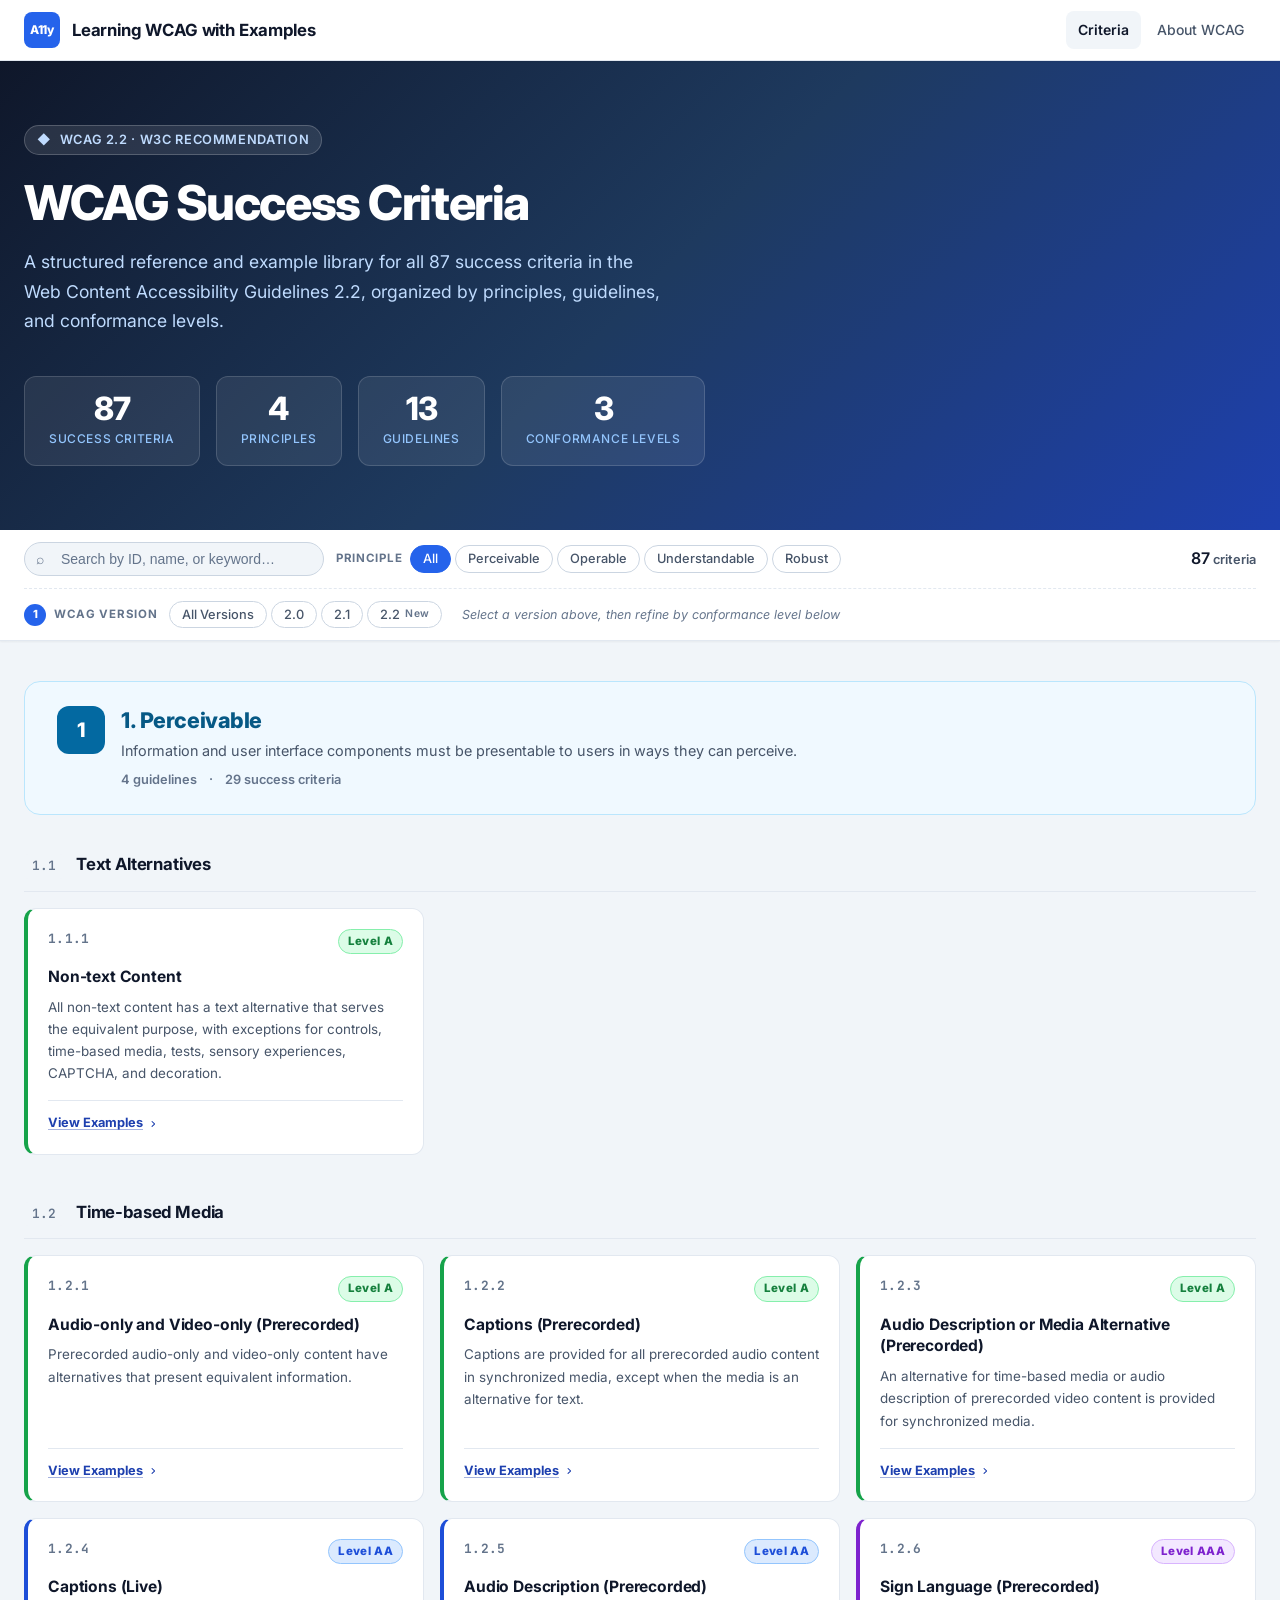
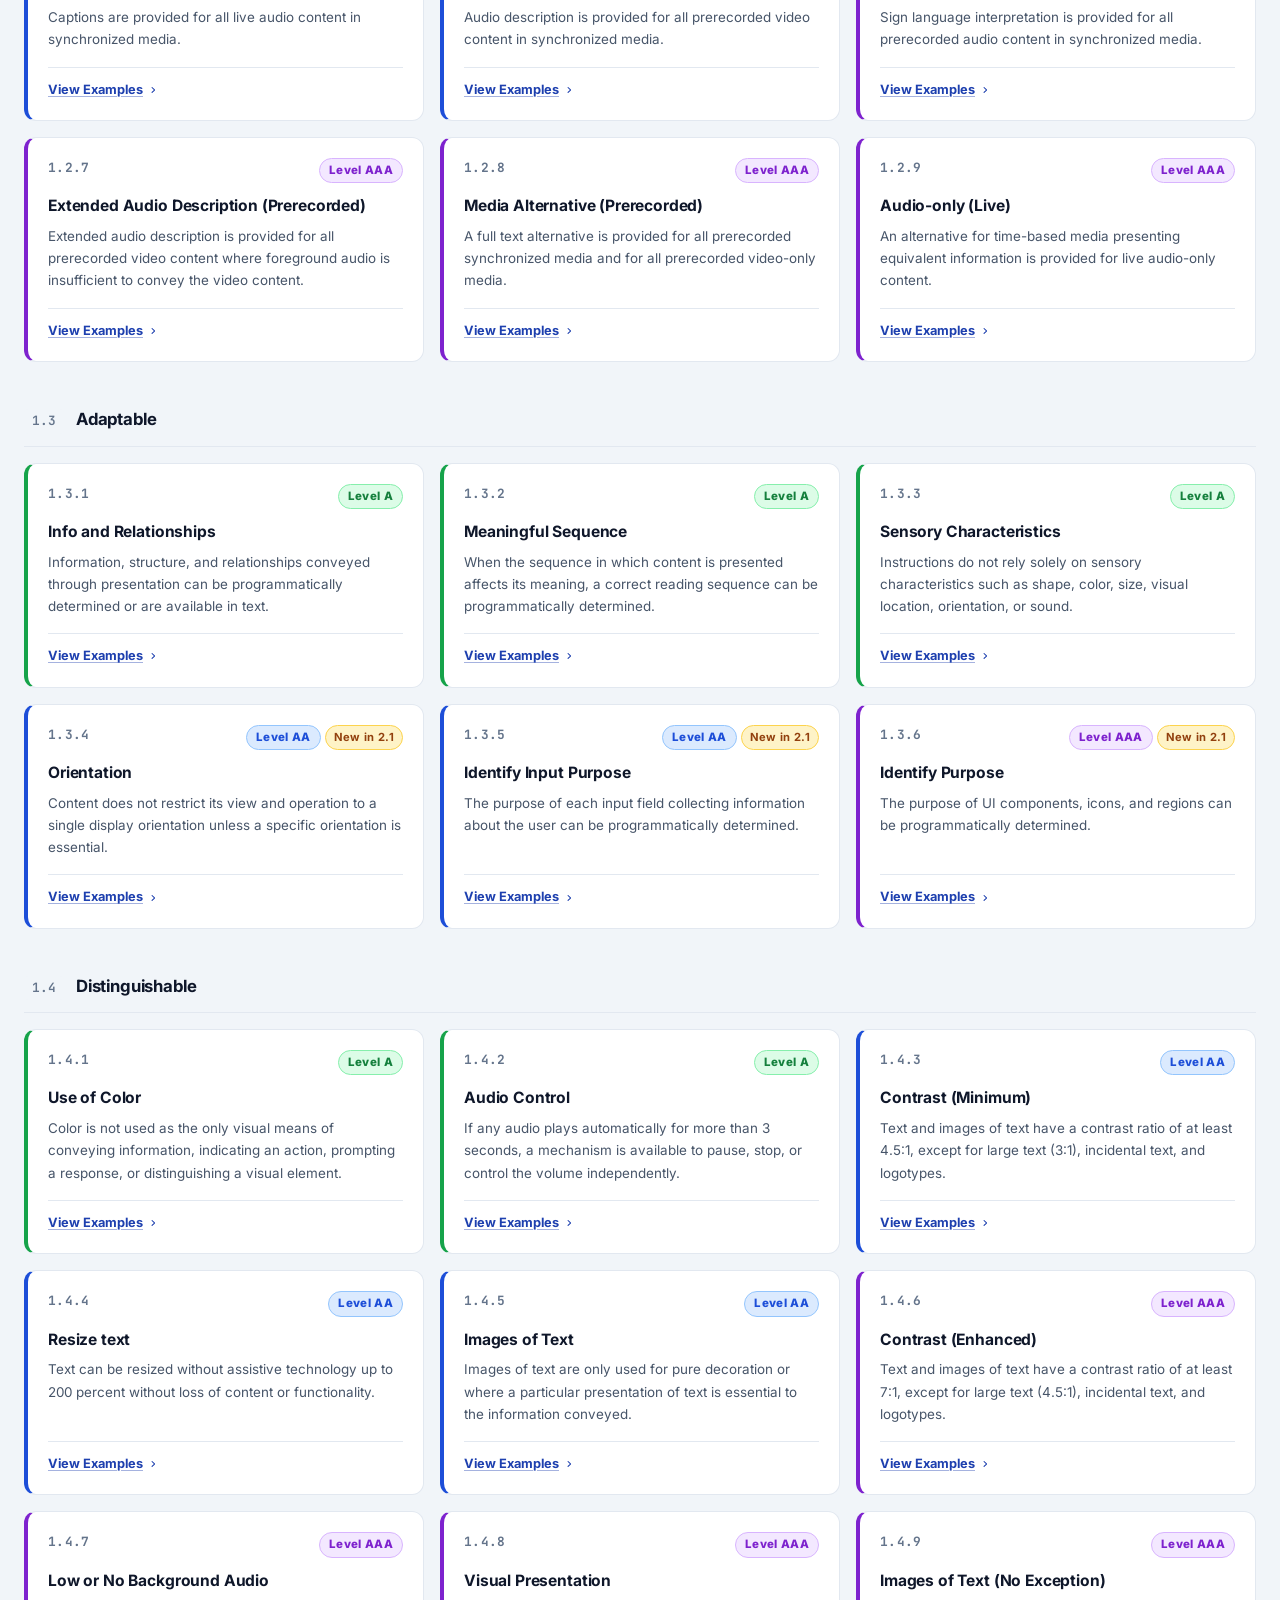
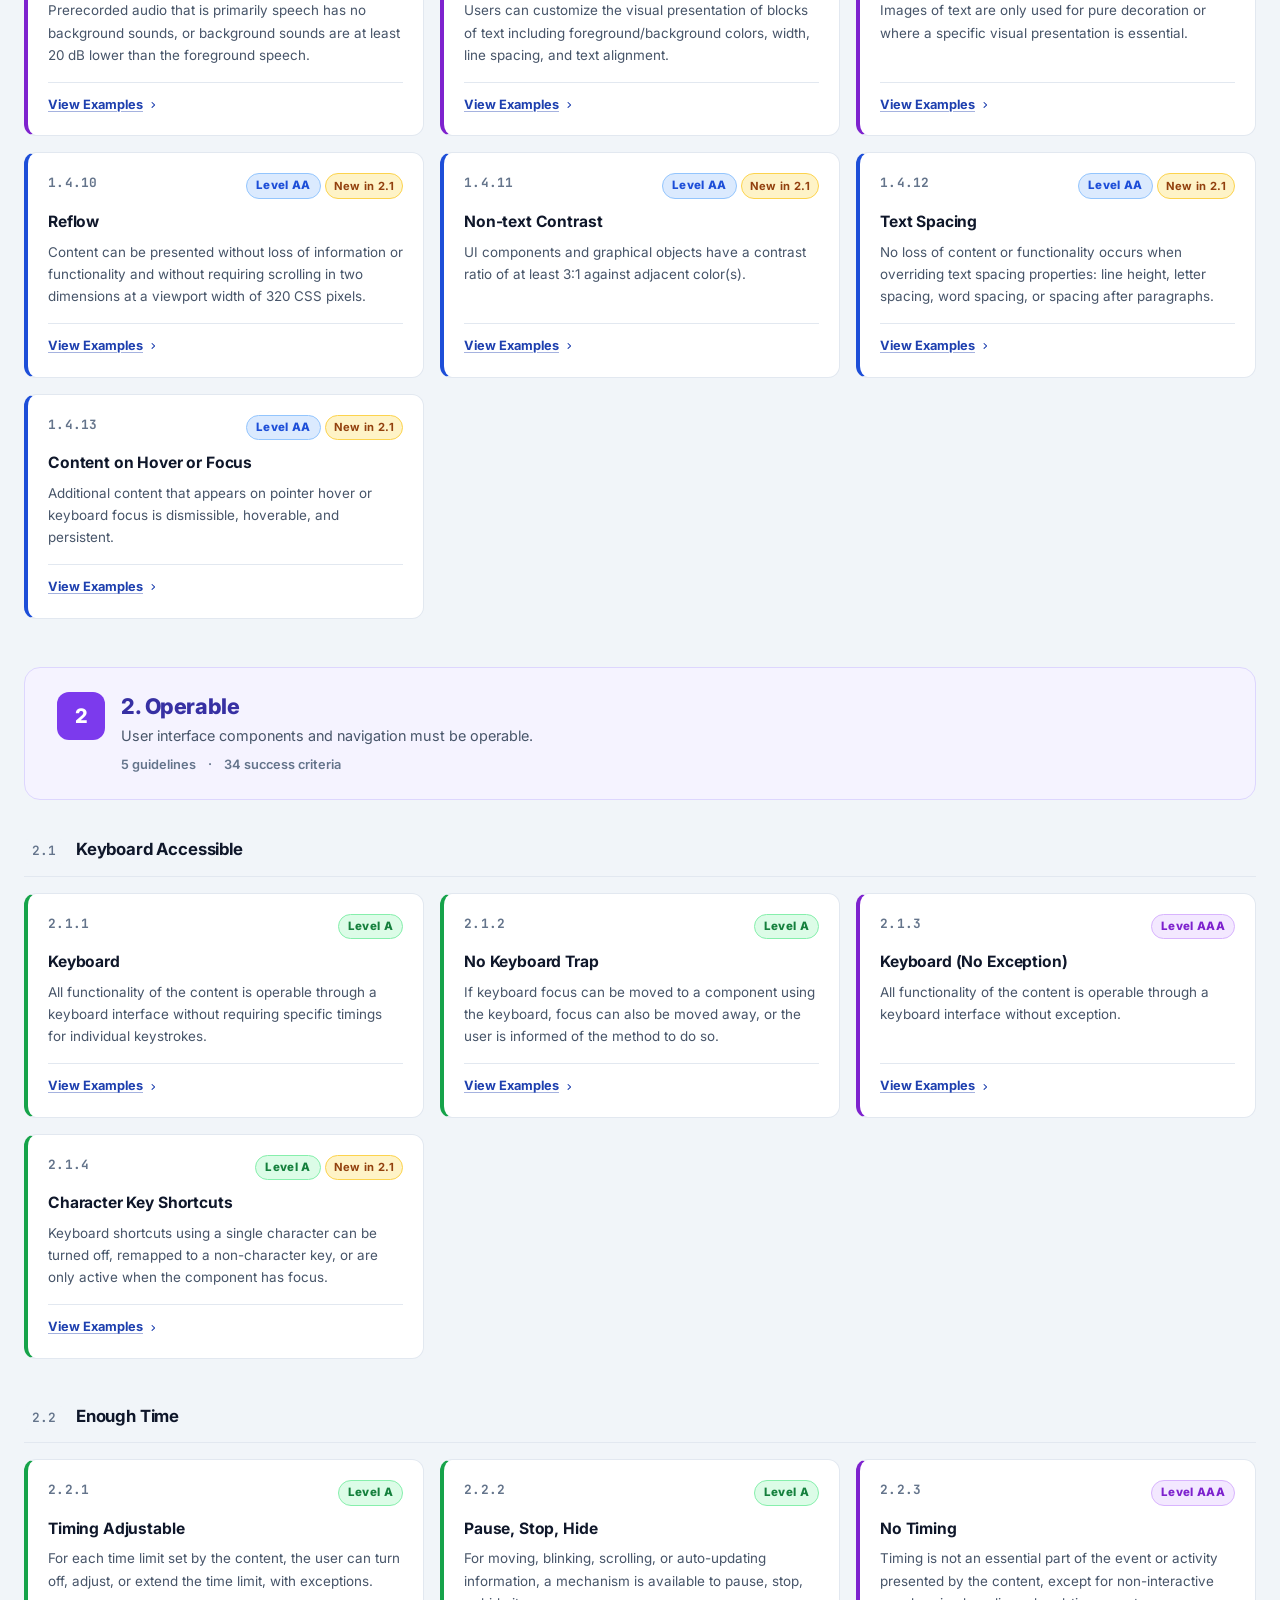
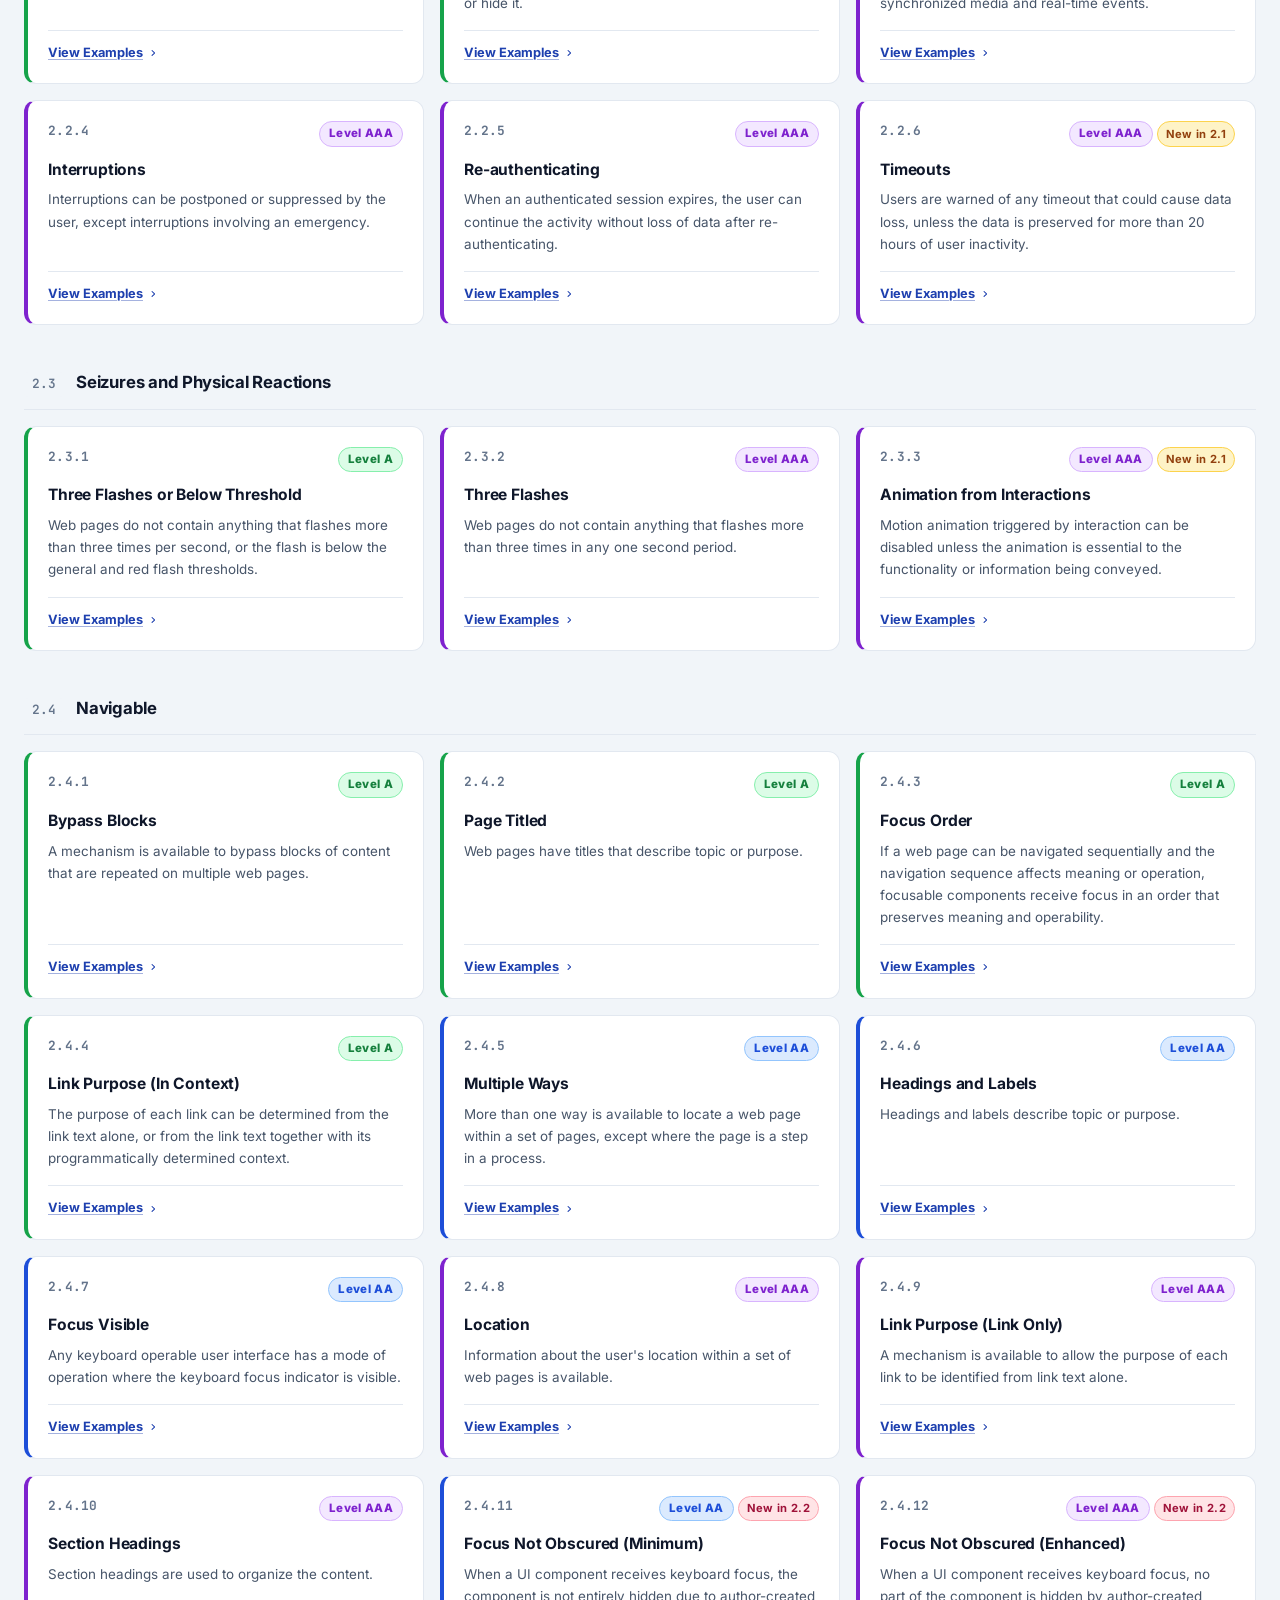
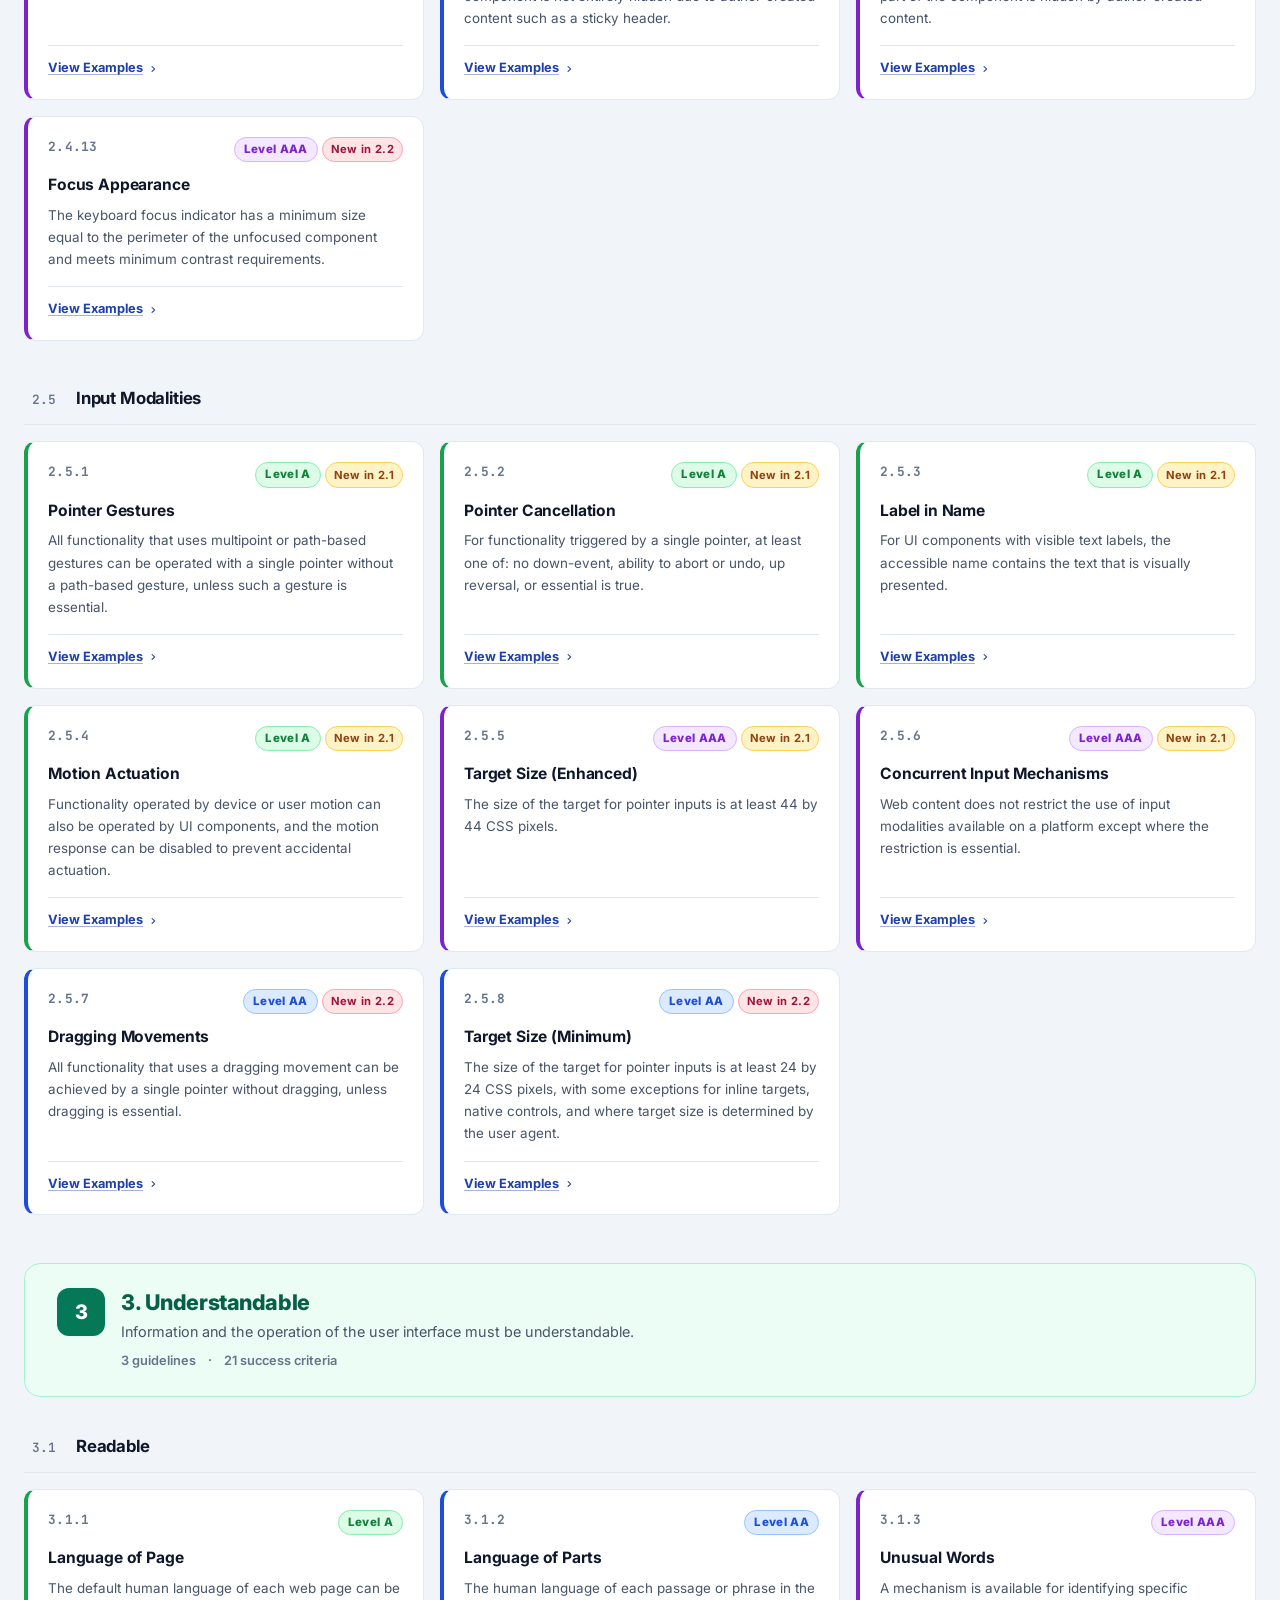
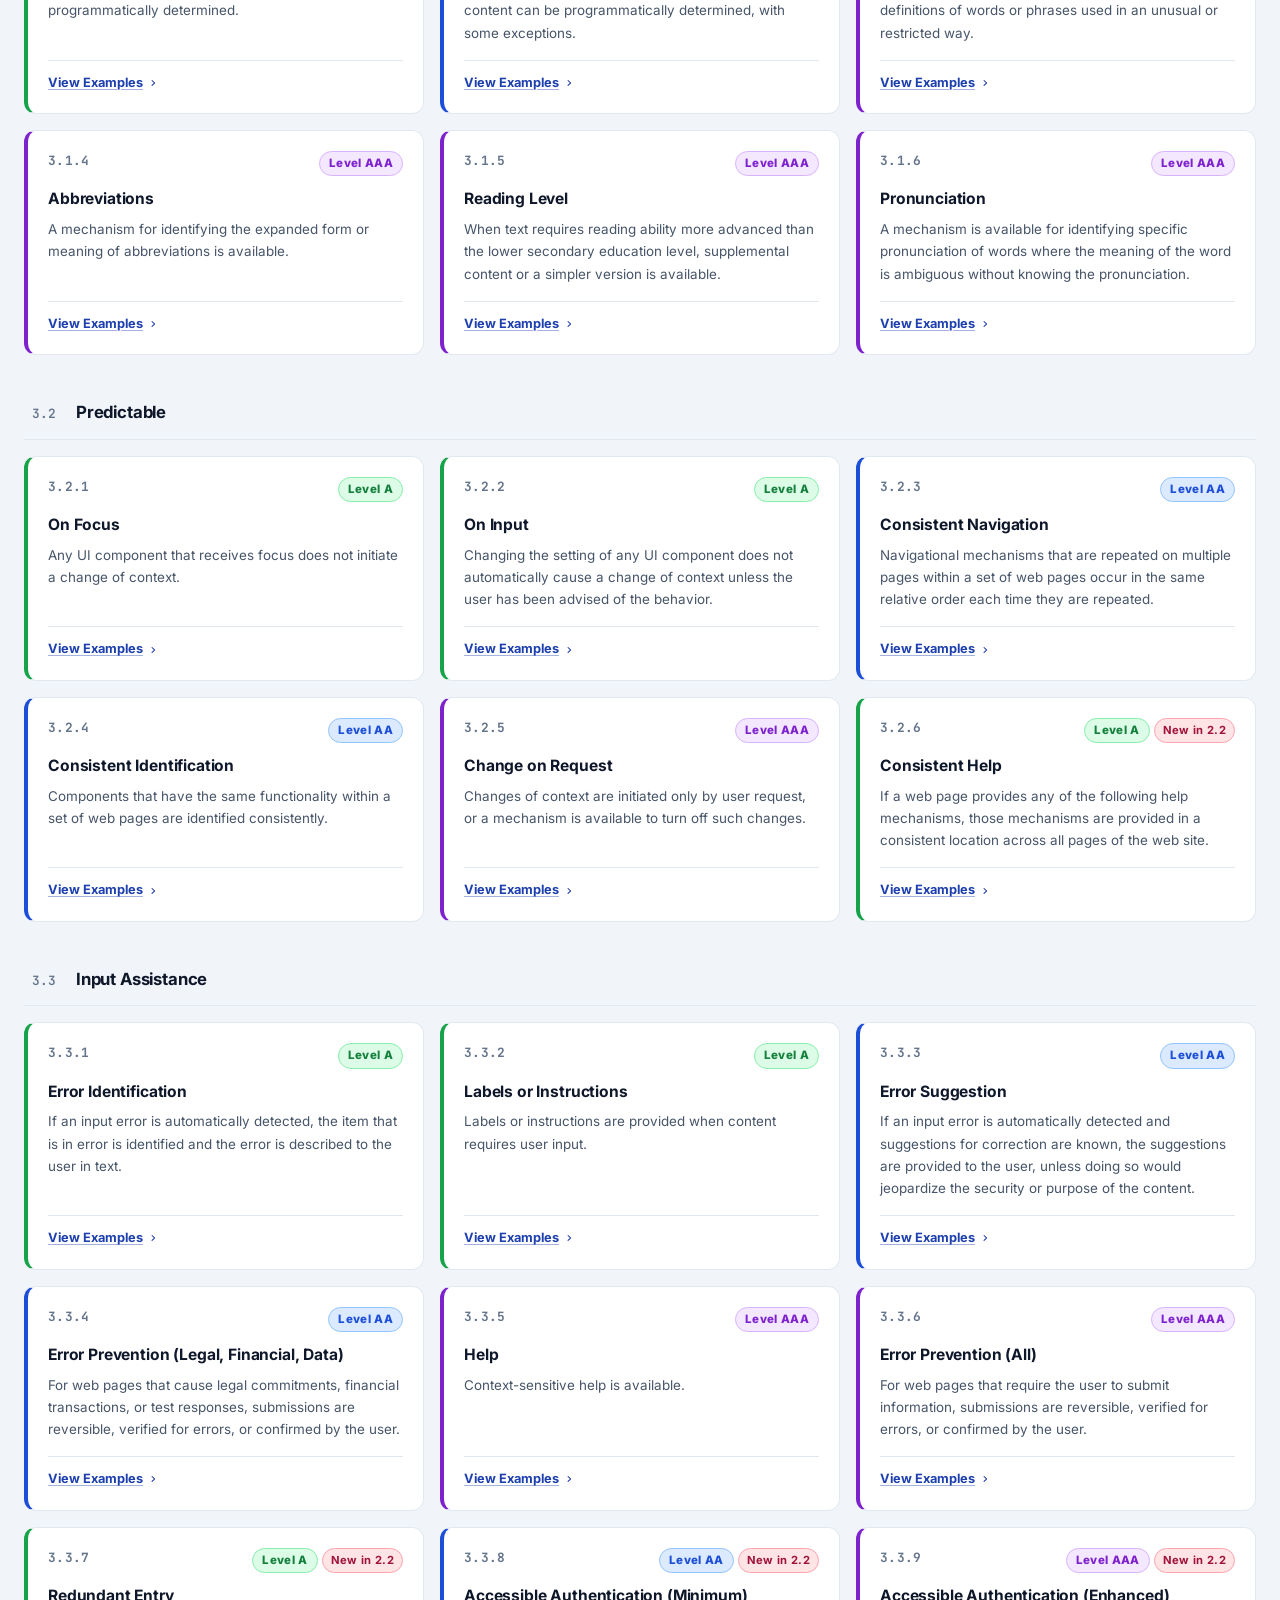
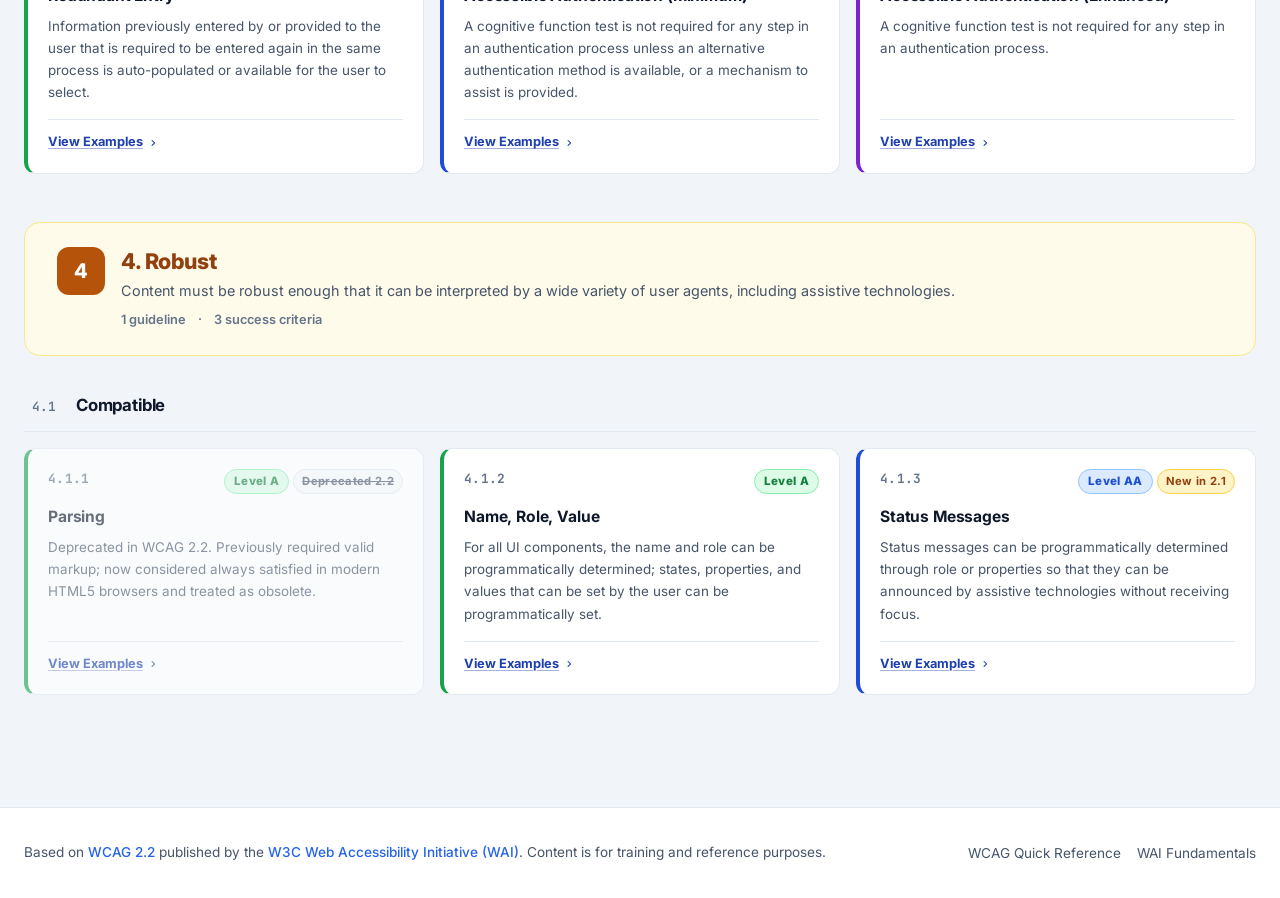
==== commit 1bab32c9: "Added examples for WCAG level A and  AA criteria from 1.2.3 to  and 1.3.5" ====
--- a/index.html
+++ b/index.html
@@ -116,10 +116,10 @@
           <div class="filter-pills" role="group" aria-labelledby="filter-version-label">
             <button class="filter-pill" data-filter-type="version" data-filter-value="all" aria-pressed="false">All Versions</button>
             <button class="filter-pill" data-filter-type="version" data-filter-value="2.0" aria-pressed="false">
-              2.0 <span class="pill-tag">Original</span>
+              2.0
             </button>
             <button class="filter-pill" data-filter-type="version" data-filter-value="2.1" aria-pressed="false">
-              2.1 <span class="pill-tag pill-tag--21">New</span>
+              2.1 
             </button>
             <button class="filter-pill" data-filter-type="version" data-filter-value="2.2" aria-pressed="false">
               2.2 <span class="pill-tag pill-tag--22">New</span>
--- a/assets/css/styles.css
+++ b/assets/css/styles.css
@@ -69,6 +69,11 @@
   /* Deprecated — #475569 on #f8fafc = 6.0:1 ✓ */
   --badge-deprecated-bg:   #f8fafc;
   --badge-deprecated-text: #475569;
+
+  /* Link colour — #1e40af on white = 8.75:1 ✓ */
+  --color-link:            #1e40af;
+  --color-link-hover:      #1e3a8a;
+  --color-link-decoration: rgba(30, 64, 175, 0.4);
 
   /* Typography */
   --font-sans: 'Inter', system-ui, -apple-system, BlinkMacSystemFont, 'Segoe UI', sans-serif;
@@ -839,19 +844,19 @@
   gap: var(--space-1);
   font-size: 0.8rem;
   font-weight: 700;
-  color: #1e40af;
+  color: var(--color-link);
   border-radius: var(--radius-sm);
   padding: 2px 4px;
   margin: -2px -4px;
   text-decoration: underline;
-  text-decoration-color: rgba(30, 64, 175, 0.4);
+  text-decoration-color: var(--color-link-decoration);
   text-underline-offset: 2px;
   transition: color var(--transition-fast), text-decoration-color var(--transition-fast);
 }
 
 .criterion-card__link:hover {
-  color: #1e3a8a;
-  text-decoration-color: #1e3a8a;
+  color: var(--color-link-hover);
+  text-decoration-color: var(--color-link-hover);
   text-decoration: underline;
 }
 
@@ -1145,6 +1150,11 @@
 
     --shadow-sm:  0 1px 2px rgba(0,0,0,0.3);
     --shadow-md:  0 4px 6px -1px rgba(0,0,0,0.3), 0 2px 4px -2px rgba(0,0,0,0.2);
+
+    /* Link — #60a5fa on #1e293b card = 5.8:1 ✓ */
+    --color-link:            #60a5fa;
+    --color-link-hover:      #93c5fd;
+    --color-link-decoration: rgba(96, 165, 250, 0.4);
   }
 
   .site-header,
